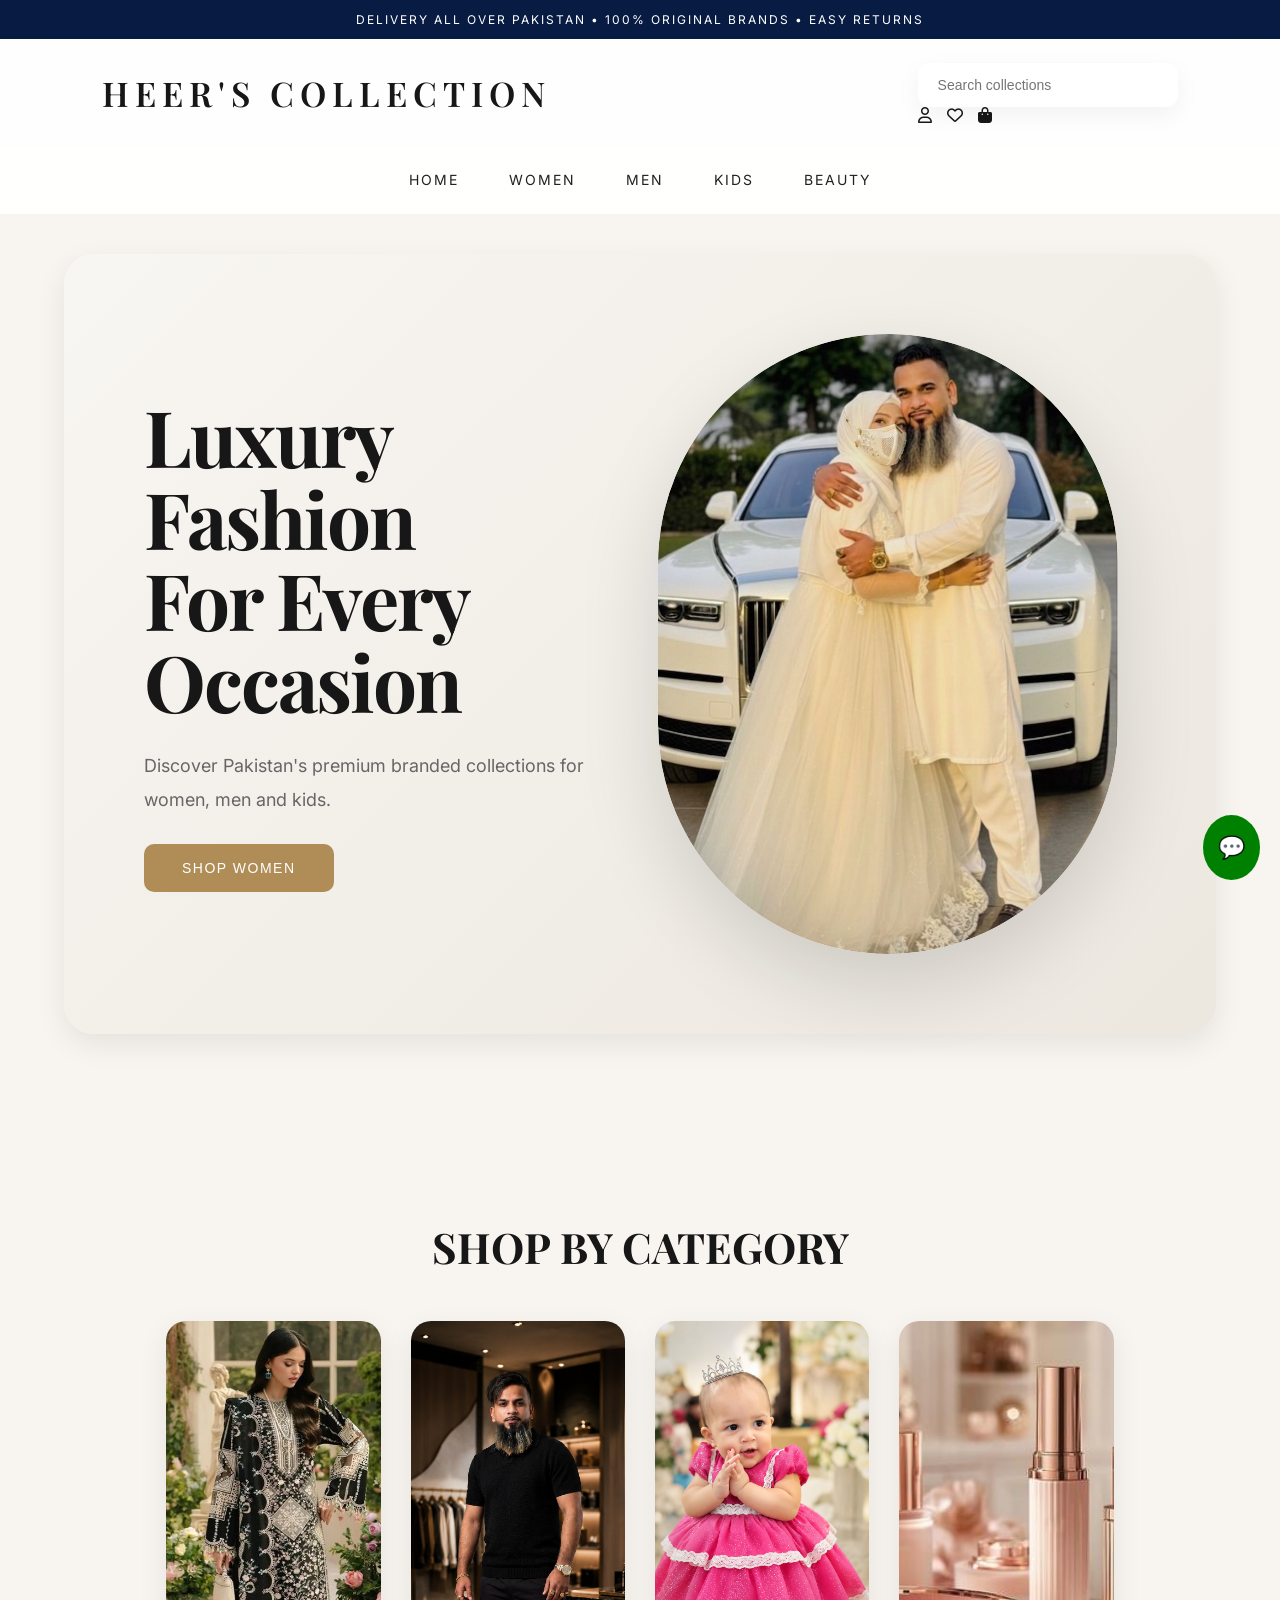
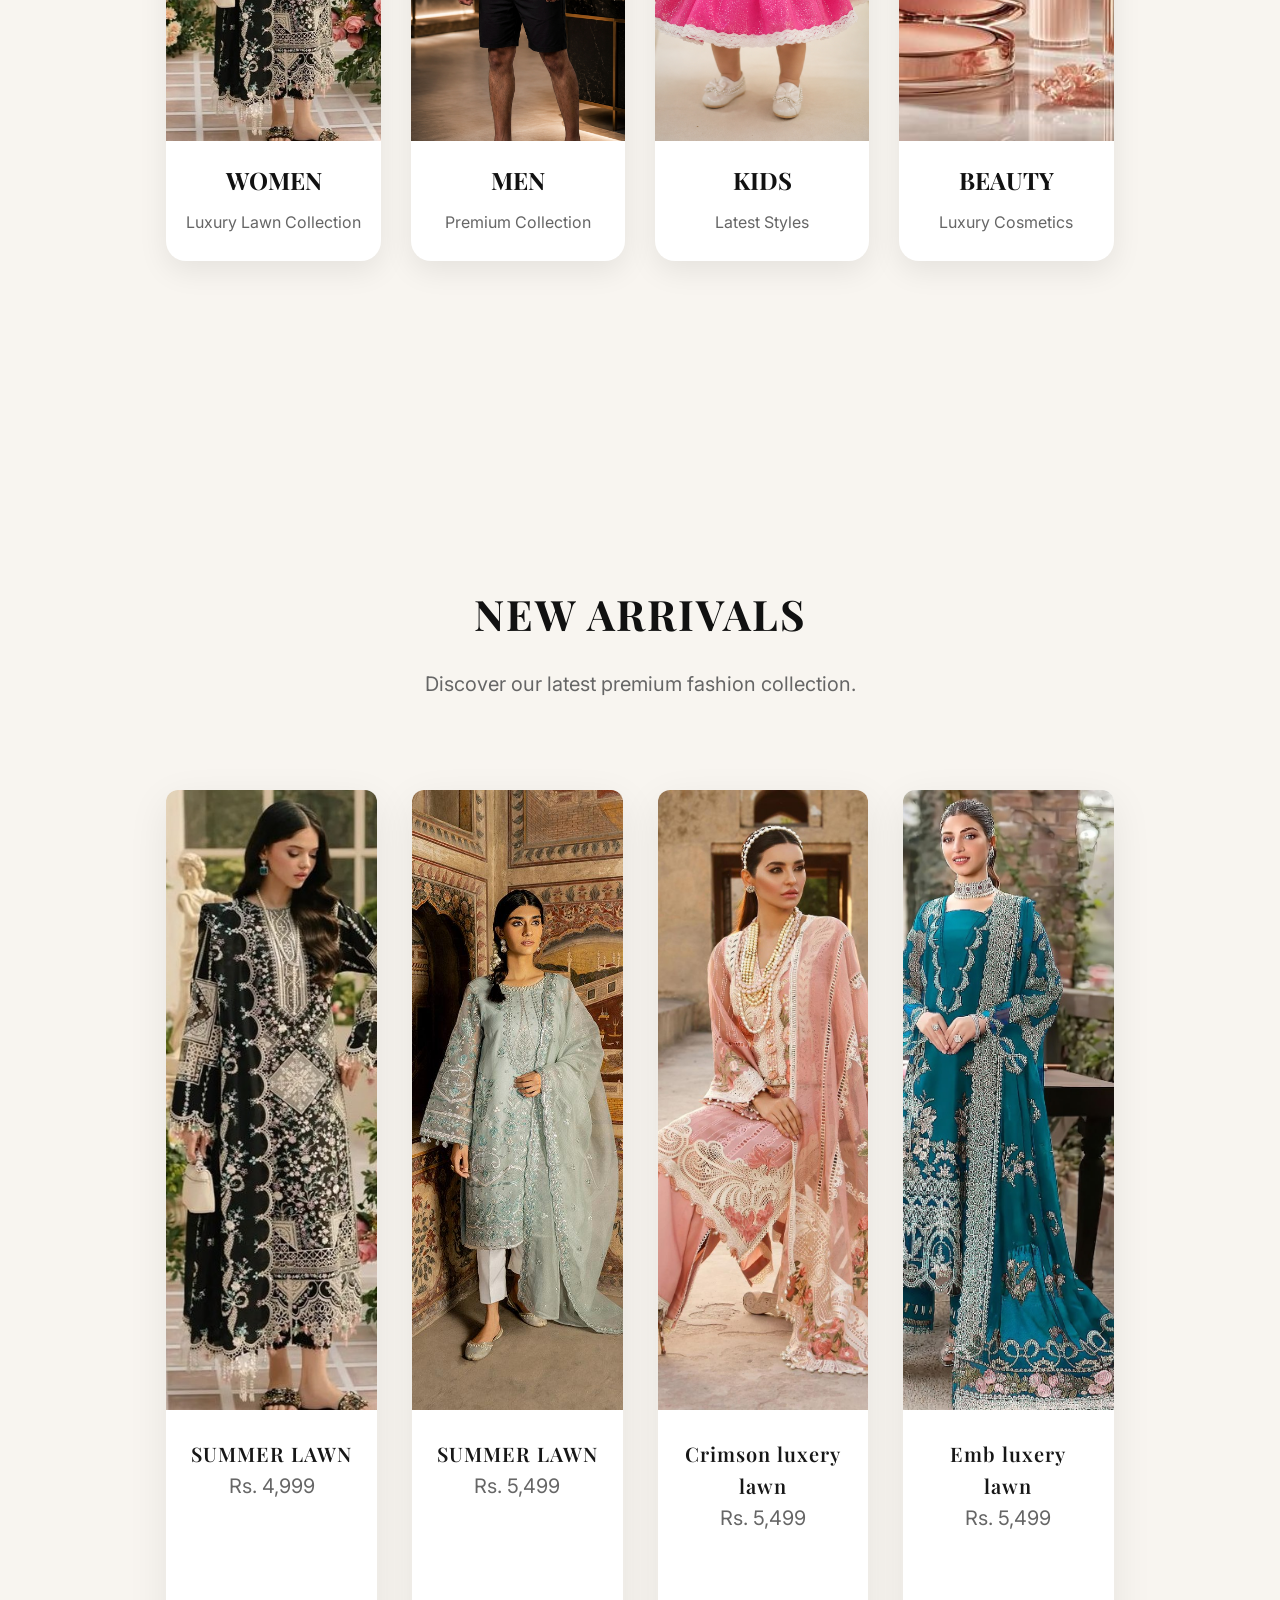
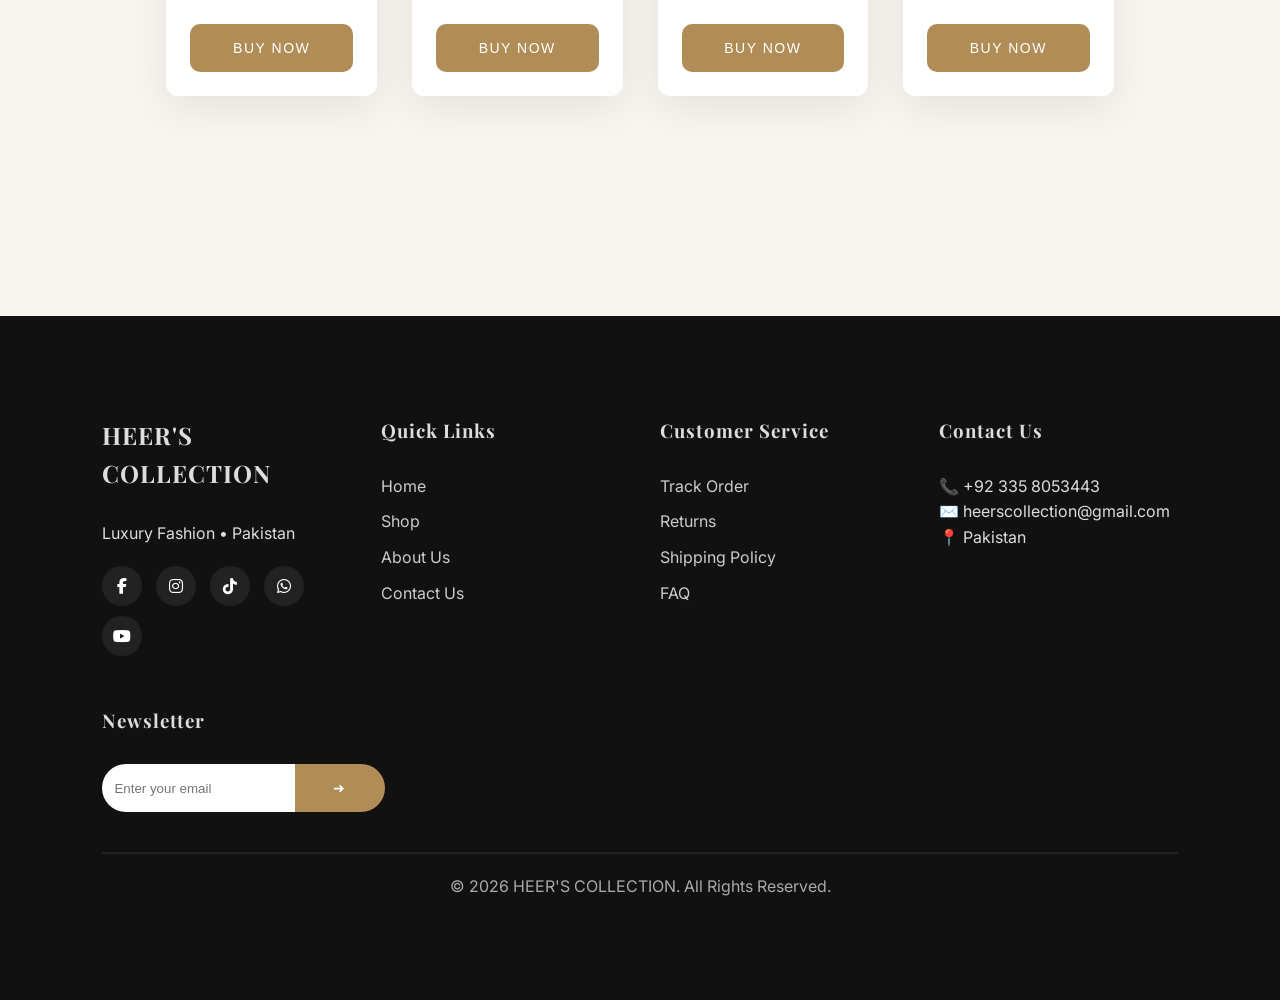
==== index.html @ ba5823c7 "Update index.html" ====
<!DOCTYPE html>
<html lang="en">

<head>
<meta charset="UTF-8">
<meta name="viewport" content="width=device-width, initial-scale=1.0">

<title>Heer's Collection</title>

<link href="https://fonts.googleapis.com/css2?family=Montserrat:wght@300;500;700&display=swap" rel="stylesheet">
<link rel="stylesheet" href="https://cdnjs.cloudflare.com/ajax/libs/font-awesome/6.5.1/css/all.min.css">
<link rel="stylesheet" href="style.css">
</head>

<body>

<div class="topbar">
DELIVERY ALL OVER PAKISTAN • 100% ORIGINAL BRANDS • EASY RETURNS
</div>

<header class="header">

<div class="logo">
HEER'S COLLECTION
</div>

<div class="header-right">

<input
type="text"
class="search"
placeholder="Search collections">

<div class="icons">
<i class="fa-regular fa-user"></i>
<i class="fa-regular fa-heart"></i>
<i class="fa-solid fa-bag-shopping"></i>
</div>

</div>

<div class="menu-btn">
☰
</div>

</header>

<nav>
<a href="index.html">HOME</a>
<a href="women.html">WOMEN</a>
<a href="men.html">MEN</a>
<a href="kids.html">KIDS</a>
<a href="beauty.html">BEAUTY</a>
</nav>

<section class="hero">

<div class="hero-content">
<h1>Luxury Fashion<br>For Every Occasion</h1>

<p>
Discover Pakistan's premium branded collections for women, men and kids.
</p>

<a href="women.html">
<button>SHOP WOMEN</button>
</a>
</div>

<div class="hero-image">
<div class="photo-frame">
<img src="newphoto.jpg" alt="photo">
</div>
</div>

</section>
<section class="categories">

<h2>SHOP BY CATEGORY</h2>

<div class="category-grid">

<!-- WOMEN -->
<a href="women.html" class="category-box">
<img src="product1.jpg" alt="Women">

<h3>WOMEN</h3>

<p>Luxury Lawn Collection</p>
</a>


<!-- MEN -->
<a href="men.html" class="category-box">

<img src="men.jpg" alt="Men">

<h3>MEN</h3>

<p>Premium Collection</p>

</a>


<!-- KIDS -->
<a href="kids.html" class="category-box">

<img src="kids.jpg" alt="Kids">

<h3>KIDS</h3>

<p>Latest Styles</p>

</a>


<!-- BEAUTY -->
<a href="beauty.html" class="category-box">

<img src="beauty.jpg?v=2" alt="Beauty">

<h3>BEAUTY</h3>

<p>Luxury Cosmetics</p>

</a>

</div>

</section>
<section class="products">
<h2>NEW ARRIVALS</h2>
<p>Discover our latest premium fashion collection.</p>

<div class="product-grid">

<div class="product-card">
    <img src="product1.jpg">
    <h3>SUMMER LAWN</h3>
    <p>Rs. 4,999</p>
    <button>BUY NOW</button>
</div>

<div class="product-card">
    <img src="product2.jpg">
    <h3>SUMMER LAWN</h3>
    <p>Rs. 5,499</p>
    <button>BUY NOW</button>
</div>

<div class="product-card">
    <img src="product3.jpg">
    <h3>Crimson luxery lawn</h3>
    <p>Rs. 5,499</p>
    <button>BUY NOW</button>
</div>

<div class="product-card">
    <img src="product4.jpg">
    <h3>Emb luxery lawn</h3>
    <p>Rs. 5,499</p>
    <button>BUY NOW</button>
</div>


    
</div>
</section>

<a href="https://wa.me/923358053443" class="whatsapp">💬</a>

<footer>

<div class="footer-container">

<div class="footer-box">
<h2>HEER'S COLLECTION</h2>
<p>Luxury Fashion • Pakistan</p>

<div class="social-icons">
<a href="#"><i class="fab fa-facebook-f"></i></a>
<a href="#"><i class="fab fa-instagram"></i></a>
<a href="#"><i class="fab fa-tiktok"></i></a>
<a href="#"><i class="fab fa-whatsapp"></i></a>
<a href="#"><i class="fab fa-youtube"></i></a>
</div>
</div>

<div class="footer-box">
<h3>Quick Links</h3>
<a href="#">Home</a>
<a href="#">Shop</a>
<a href="#">About Us</a>
<a href="#">Contact Us</a>
</div>

<div class="footer-box">
<h3>Customer Service</h3>
<a href="#">Track Order</a>
<a href="#">Returns</a>
<a href="#">Shipping Policy</a>
<a href="#">FAQ</a>
</div>

<div class="footer-box">
<h3>Contact Us</h3>
<p>📞 +92 335 8053443</p>
<p>✉️ heerscollection@gmail.com</p>
<p>📍 Pakistan</p>
</div>

<div class="footer-box">
<h3>Newsletter</h3>

<div class="newsletter">
<input type="email" placeholder="Enter your email">
<button>➜</button>
</div>
</div>

</div>

<hr>

<p class="copyright">
© 2026 HEER'S COLLECTION. All Rights Reserved.
</p>

</footer>

<script>
const menu = document.querySelector(".menu-btn");
const nav = document.querySelector("nav");

menu.onclick = () => {
    nav.classList.toggle("show");
};
</script>

</body>
</html>
---- style.css ----
/* ===== Luxury Theme ===== */

@import url('https://fonts.googleapis.com/css2?family=Playfair+Display:wght@500;600;700&family=Inter:wght@300;400;500&display=swap');

:root{
  --bg:#f8f5f0;
  --white:#ffffff;
  --black:#171717;
  --gold:#b08d57;
  --muted:#777;
}

*{
  margin:0;
  padding:0;
  box-sizing:border-box;
}
html{
  scroll-behavior:smooth;
}
body{
  font-family:'Inter',sans-serif;
  background:var(--bg);
  color:var(--black);
  line-height:1.6;
}

h1,h2,h3{
  font-family:'Playfair Display',serif;
}

section{
  padding:100px 8%;
}


/* TOP BAR */
.topbar{
    background:#081b42;
    color:white;
    padding:10px;
    text-align:center;
    font-size:12px;
    letter-spacing:2px;
}

/* HEADER */
header{

display:flex;

justify-content:space-between;

align-items:center;

padding:24px 8%;

background:
rgba(255,255,255,.88);

backdrop-filter:
blur(16px);

position:sticky;

top:0;

z-index:1000;
}

.logo{

font-family:'Playfair Display',serif;

font-size:34px;

font-weight:600;

letter-spacing:6px;

cursor:pointer;
}

.search{

width:260px;

padding:14px 20px;

border:none;

background:white;

border-radius:12px;

outline:none;

font-size:14px;

box-shadow:
0 8px 25px rgba(0,0,0,.05);
}

.icons{
    display:flex;
    gap:15px;
}

/* MENU */
.menu-btn{
    display:none;
    font-size:28px;
    cursor:pointer;
}

/* NAV */
nav{

background:rgba(255,255,255,.92);

backdrop-filter:blur(14px);

padding:22px;

display:flex;

justify-content:center;

gap:50px;

margin-bottom:30px;
}

nav a{

text-decoration:none;

color:#222;

font-size:14px;

letter-spacing:2px;

transition:.3s;
}

nav a:hover{

color:var(--gold);
}


/* HERO */
.hero{
    display:flex;
    justify-content:space-between;
    align-items:center;
    padding:80px;
    margin:40px auto;
    width:90%;
    background:linear-gradient(135deg,#f8f6f2,#ece7df);
    border-radius:30px;
    box-shadow:0 10px 30px rgba(0,0,0,0.08);
}

.hero-content{

flex:1;

max-width:560px;

display:flex;

flex-direction:column;

gap:26px;
}

.hero h1{

font-size:78px;

line-height:1.05;

letter-spacing:-2px;

max-width:650px;
}

.hero p{

font-size:18px;

color:#666;

max-width:460px;

line-height:1.9;
}

button{

background:var(--gold);

color:white;

border:none;

padding:16px 38px;

border-radius:10px;

cursor:pointer;

font-size:14px;

letter-spacing:1.5px;

transition:.35s;
}

button:hover{

background:#111;

transform:
translateY(-3px);
}

/* PHOTO FIX (IMPORTANT PART) */
.hero-image{
    flex:1;
    display:flex;
    justify-content:center;
    align-items:center;
}

.photo-frame{

width:460px;

height:620px;

border-radius:230px;

overflow:hidden;

box-shadow:
0 30px 80px rgba(0,0,0,.14);
}

.photo-frame img{

width:100%;

height:100%;

object-fit:cover;

border-radius:230px;
}


/* PRODUCTS */
.products{
    width:90%;
    margin:60px auto 80px;
    text-align:center;
}

.product-grid{
    display:grid;
    grid-template-columns:repeat(4,1fr);
    gap:35px;
    margin-top:40px;
}

.product-card{
    background:white;

    border-radius:12px;

    overflow:hidden;

    display:flex;

    flex-direction:column;

    justify-content:space-between;

    box-shadow:0 12px 40px rgba(0,0,0,.08);

    transition:.4s;

    min-height:760px;
}

.product-card h3,
.product-card p,
.product-card button{

margin-left:24px;

margin-right:24px;
}

.product-card:hover{
    transform:translateY(-10px);
    box-shadow:0 20px 40px rgba(0,0,0,.15);
}

.product-card img{
    width:100%;

    height:620px;

    object-fit:cover;

    object-position:center top;

    display:block;

    transition:.4s;
}

.product-card:hover img{
transform:none;
}

.product-card h3{

margin-top:28px;

font-size:20px;

letter-spacing:1px;

font-weight:600;
}
.product-card p{

color:var(--gold);

font-size:16px;
}

.product-card button{
    width:calc(100% - 48px);

    margin:auto 24px 24px;
}
.products h2{
    font-size:42px;
    font-weight:700;
    letter-spacing:2px;
    margin-top:40px;
    margin-bottom:20px;
    color:#111;
    text-transform:uppercase;
}
.products p{
    font-size:20px;
    color:#666;
    margin-bottom:90px;
}
/* WHATSAPP */
.whatsapp{
    position:fixed;
    bottom:20px;
    right:20px;
    background:green;
    color:white;
    padding:15px;
    border-radius:50%;
    font-size:22px;
    text-decoration:none;
}

/* FOOTER */


/* MOBILE */
@media(max-width:768px){

section{
padding:70px 24px;
}

header{

flex-direction:column;

gap:16px;
}

.search{

width:100%;
}

nav{

display:none;

flex-direction:column;

gap:20px;

padding:30px;
}

nav.show{
display:flex;
}

.menu-btn{
display:block;
}

.hero{

flex-direction:column;

text-align:center;

padding:40px 24px;

margin:20px;

min-height:auto;
}

.hero h1{

font-size:42px;
}

.hero p{

max-width:none;
}

.photo-frame{

width:260px;

height:360px;

border-radius:140px;
}

.product-grid{

grid-template-columns:1fr;
}

.category-grid{

grid-template-columns:1fr;
}

.product-image,
.product-info{

min-width:auto;
}

}
footer{

background:#111;

color:#ddd;

padding:100px 8%;

margin-top:120px;
}

.footer-container{
    display:grid;
    grid-template-columns:repeat(auto-fit,minmax(200px,1fr));
    gap:40px;
}

.footer-box h2,
.footer-box h3{

font-family:'Playfair Display';

margin-bottom:28px;

letter-spacing:1px;
}

.footer-box a{
    display:block;
    color:#ccc;
    text-decoration:none;
    margin-bottom:10px;
}

.footer-box a:hover{
    color:#d4af37;
}

.social-icons{
    margin-top:20px;
}

.social-icons a{
    display:inline-block;
    width:40px;
    height:40px;
    line-height:40px;
    text-align:center;
    border-radius:50%;
    background:#222;
    margin-right:10px;
    color:white;
}

.social-icons a:hover{
    background:#d4af37;
}

.newsletter{
    display:flex;
    margin-top:15px;
}

.newsletter input{
    flex:1;
    padding:12px;
    border:none;
    border-radius:30px 0 0 30px;
}

.newsletter button{
    border-radius:0 30px 30px 0;
}

footer hr{
    margin:40px 0 20px;
    border:1px solid #222;
}

.copyright{
    text-align:center;
    color:#aaa;
}
/* PRODUCT DETAILS PAGE */

.product-details{
    display:flex;
    justify-content:center;
    align-items:flex-start;
    gap:60px;
    max-width:1200px;
    margin:60px auto;
    padding:20px;
    flex-wrap:wrap;
}

.product-image{
    flex:1;
    min-width:350px;
}

.product-image img{
    width:100%;
    max-width:500px;
    border-radius:20px;
    box-shadow:0 10px 30px rgba(0,0,0,.12);
}

.product-info{
    flex:1;
    min-width:350px;
}

.product-info h1{
    font-size:42px;
    margin-bottom:15px;
}

.product-info h2{
    color:#d4af37;
    font-size:34px;
    margin-bottom:25px;
}

.product-info p{
    font-size:18px;
    color:#555;
    line-height:1.8;
    margin-bottom:30px;
}

.sizes{
    display:flex;
    gap:15px;
    margin:20px 0;
}

.sizes button{
    width:55px;
    height:55px;
    border-radius:50%;
    border:1px solid #ddd;
    background:white;
    color:#111;
    cursor:pointer;
    font-weight:bold;
}

.sizes button:hover{
    background:#d4af37;
    color:white;
}
/* SHOP BY CATEGORY */

.categories{
    width:90%;
    margin:80px auto;
    text-align:center;
}

.categories h2{
    font-size:42px;
    margin-bottom:40px;
}

.category-grid{
    display:grid;
    grid-template-columns:repeat(4,1fr);
    gap:30px;
}

.category-box{
    display:flex;
    flex-direction:column;
    justify-content:space-between;
    background:#fff;
    border-radius:20px;
    overflow:hidden;
    text-decoration:none;
    color:#111;
    box-shadow:0 10px 30px rgba(0,0,0,.08);
    transition:.3s;
    min-height:540px;
}

.category-box img{

width:100%;

/* Taller image → luxury feel */
height:420px;

/* keep crop but protect faces */
object-fit:cover;

/* move focus upward */
object-position:center top;

padding:0;

transition:.5s;
}

.category-box h3{
    margin-top:20px;
    font-size:24px;
}

.category-box p{
    margin:10px 0 25px;
    color:#666;
}

.category-box:hover{
    transform:translateY(-8px);
    box-shadow:0 20px 40px rgba(0,0,0,.15);
}
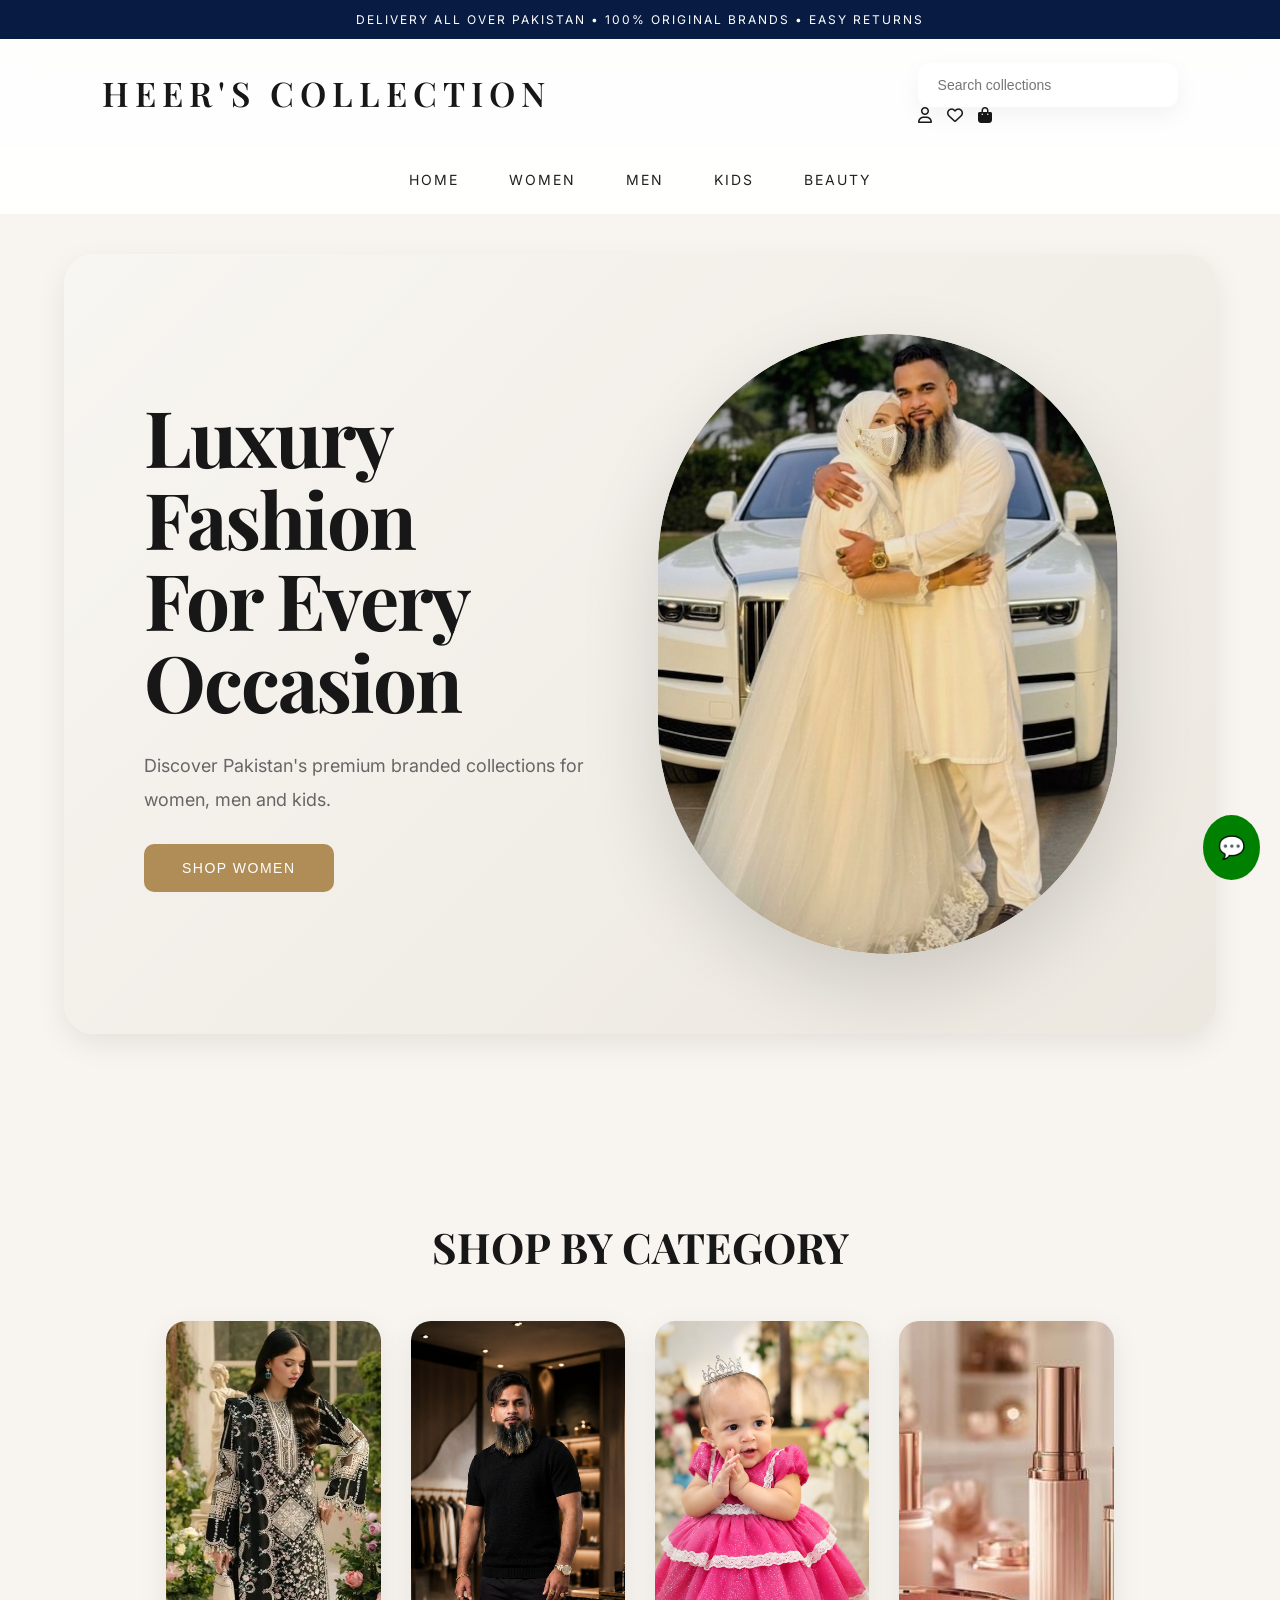
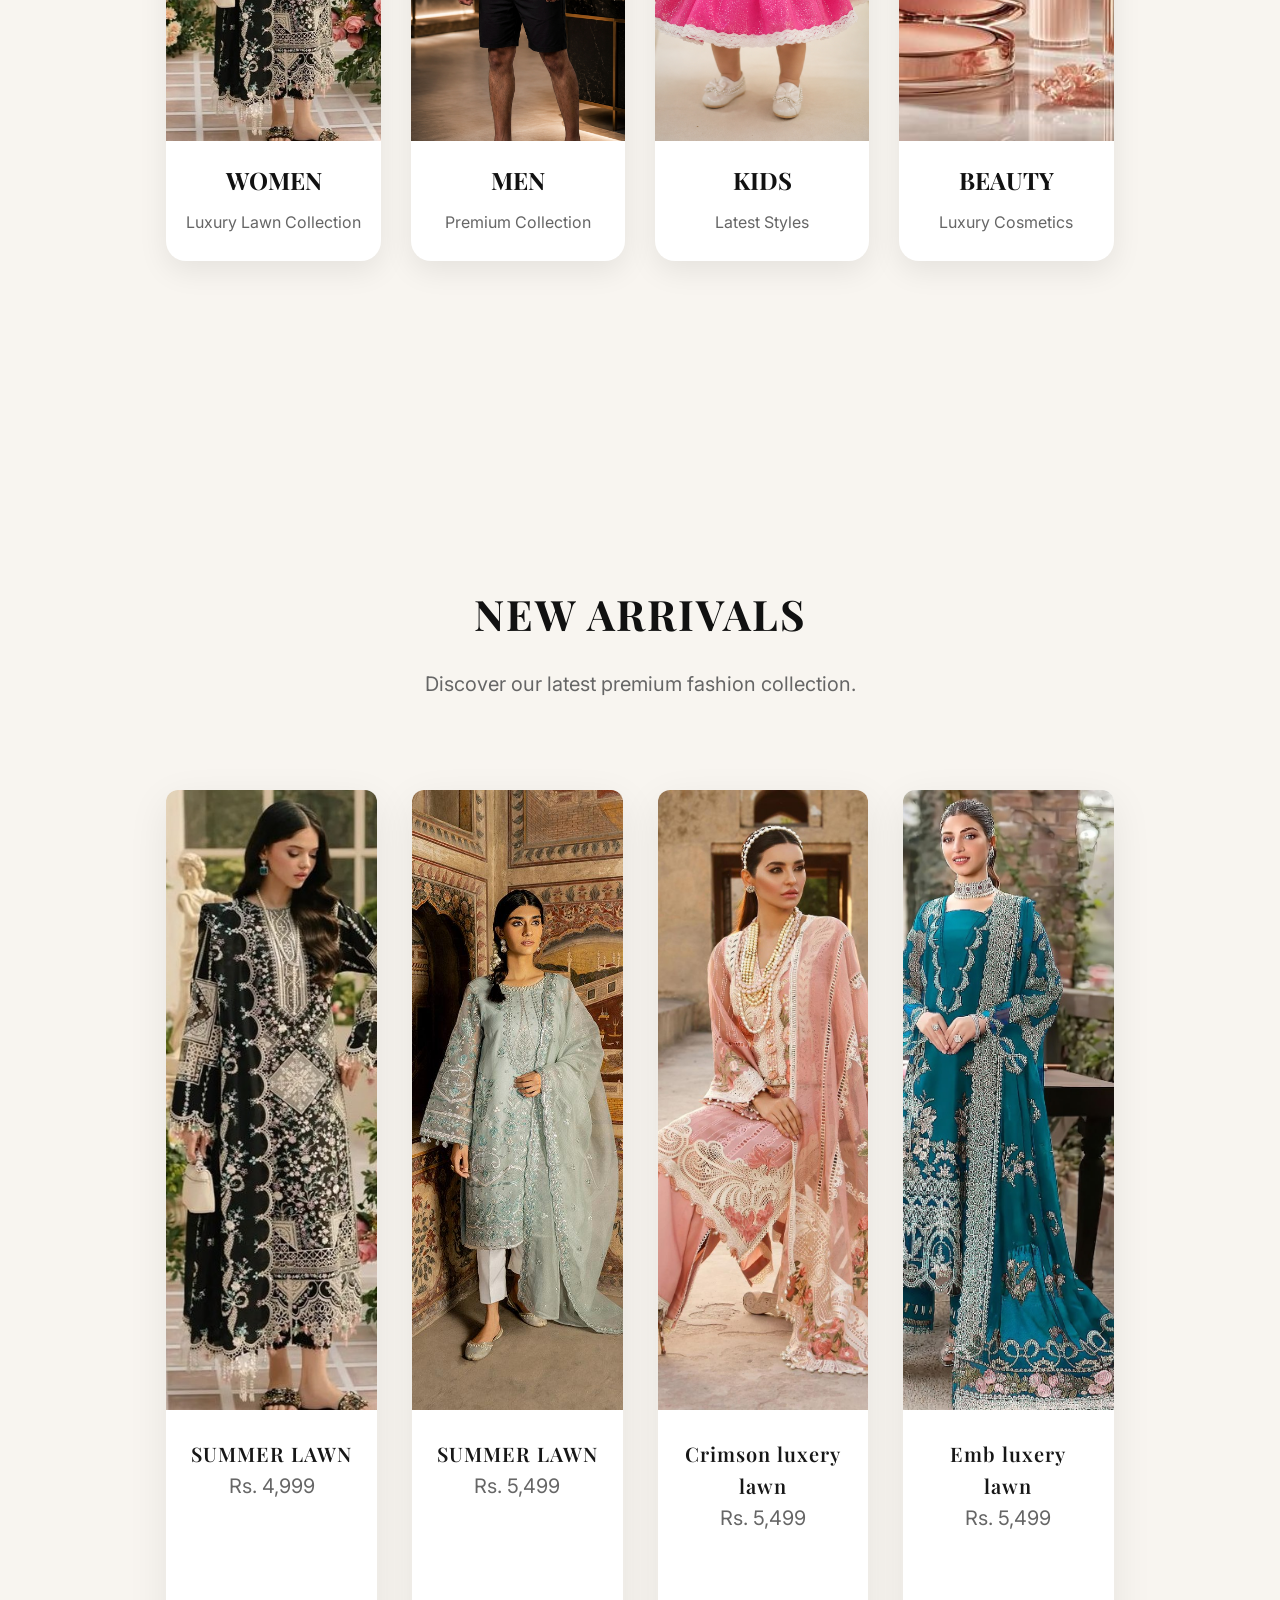
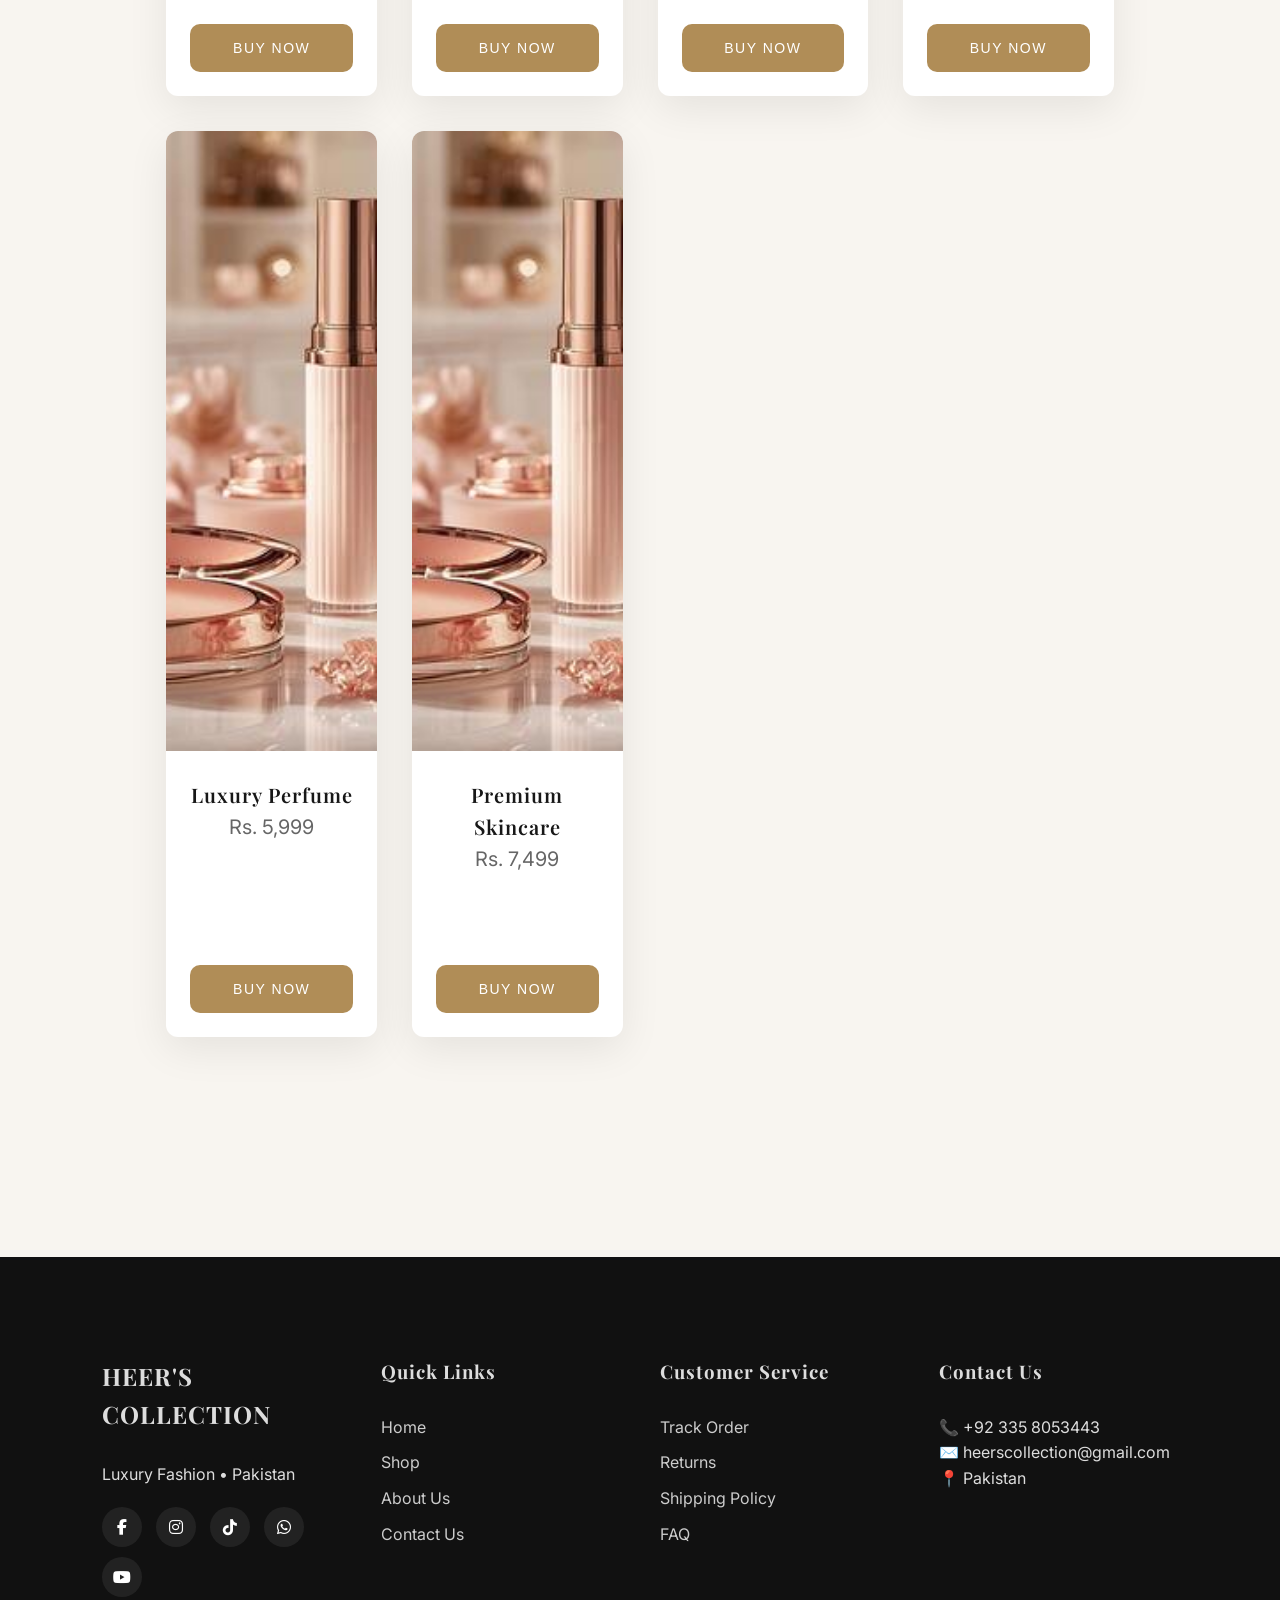
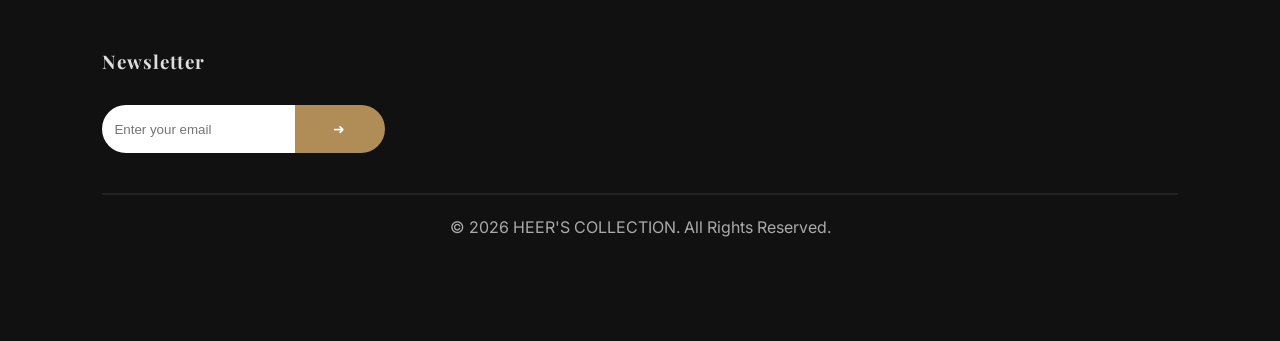
==== commit c21c106d: "Update index.html" ====
--- a/index.html
+++ b/index.html
@@ -162,6 +162,26 @@
     <button>BUY NOW</button>
 </div>
 
+    <div class="product-card">
+<img src="beauty.jpg">
+
+<h3>Luxury Perfume</h3>
+
+<p>Rs. 5,999</p>
+
+<button>BUY NOW</button>
+</div>
+
+
+<div class="product-card">
+<img src="beauty.jpg">
+
+<h3>Premium Skincare</h3>
+
+<p>Rs. 7,499</p>
+
+<button>BUY NOW</button>
+</div>
 
     
 </div>
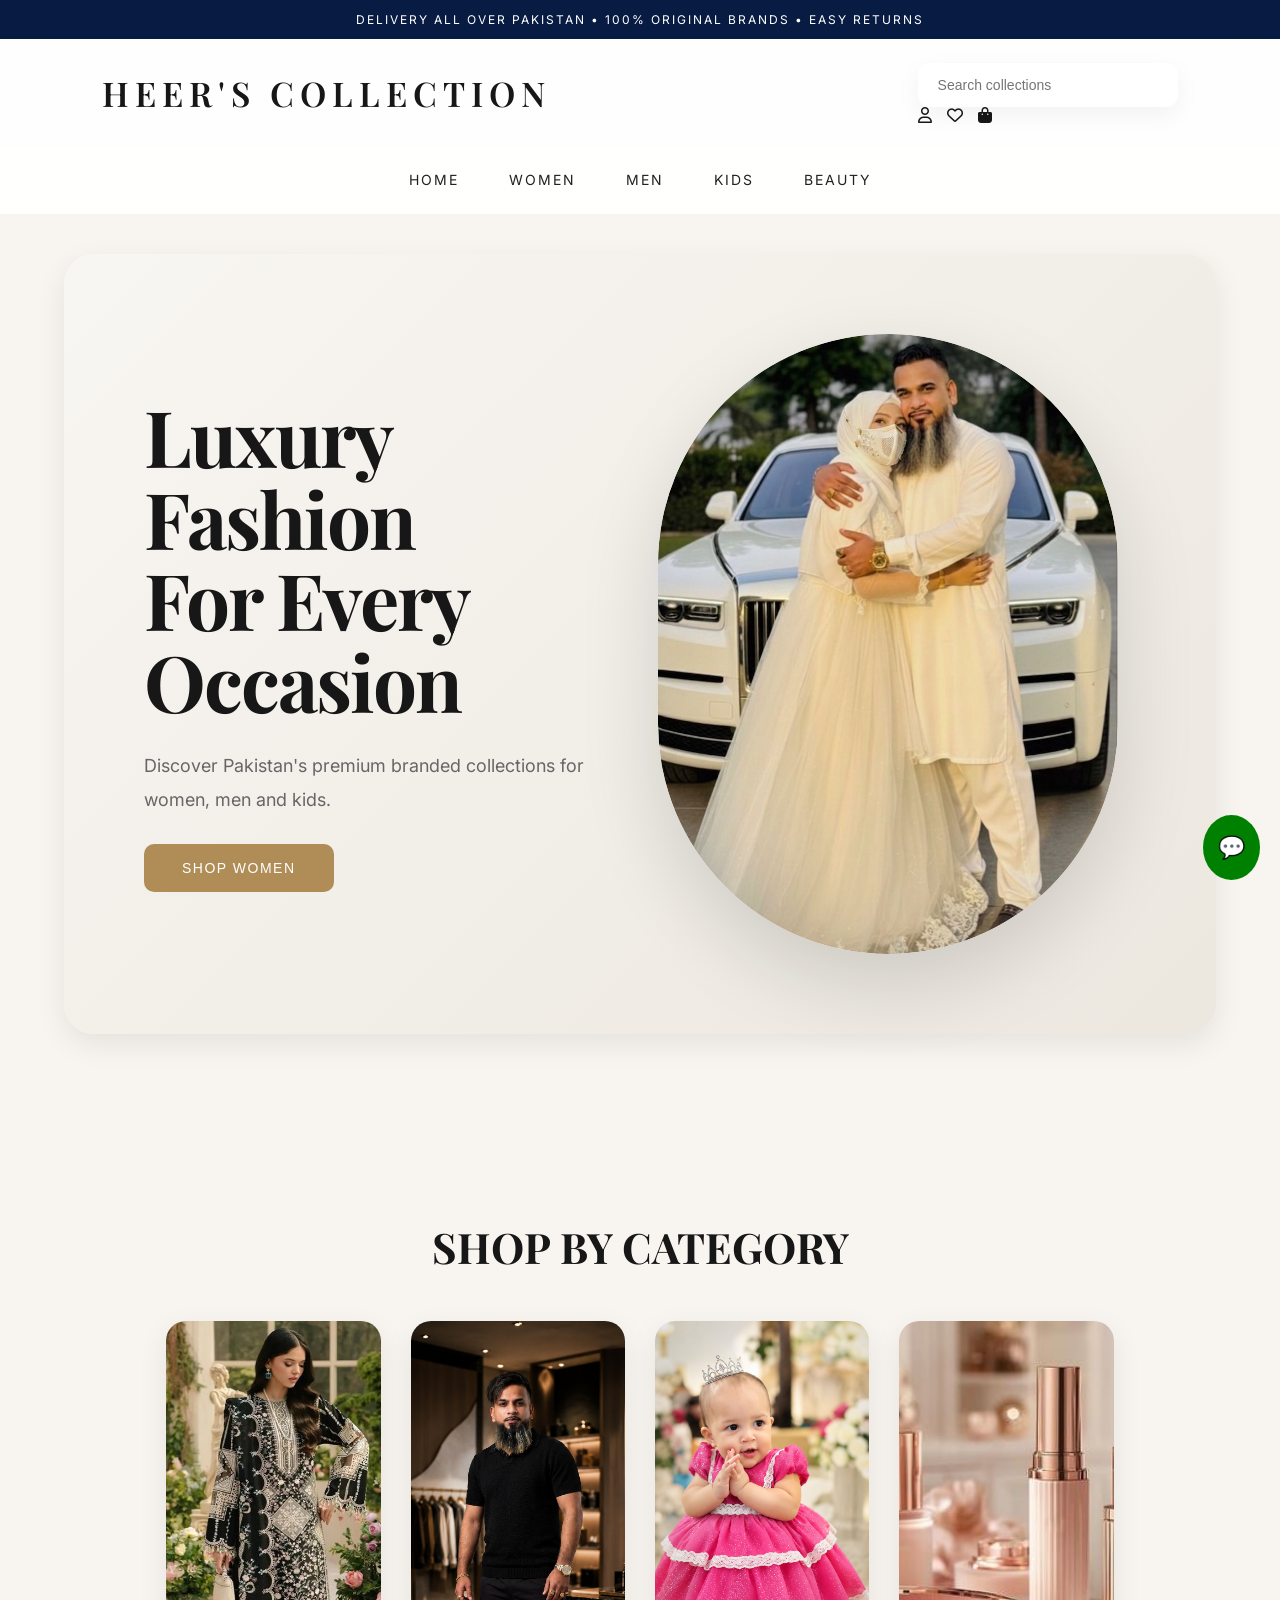
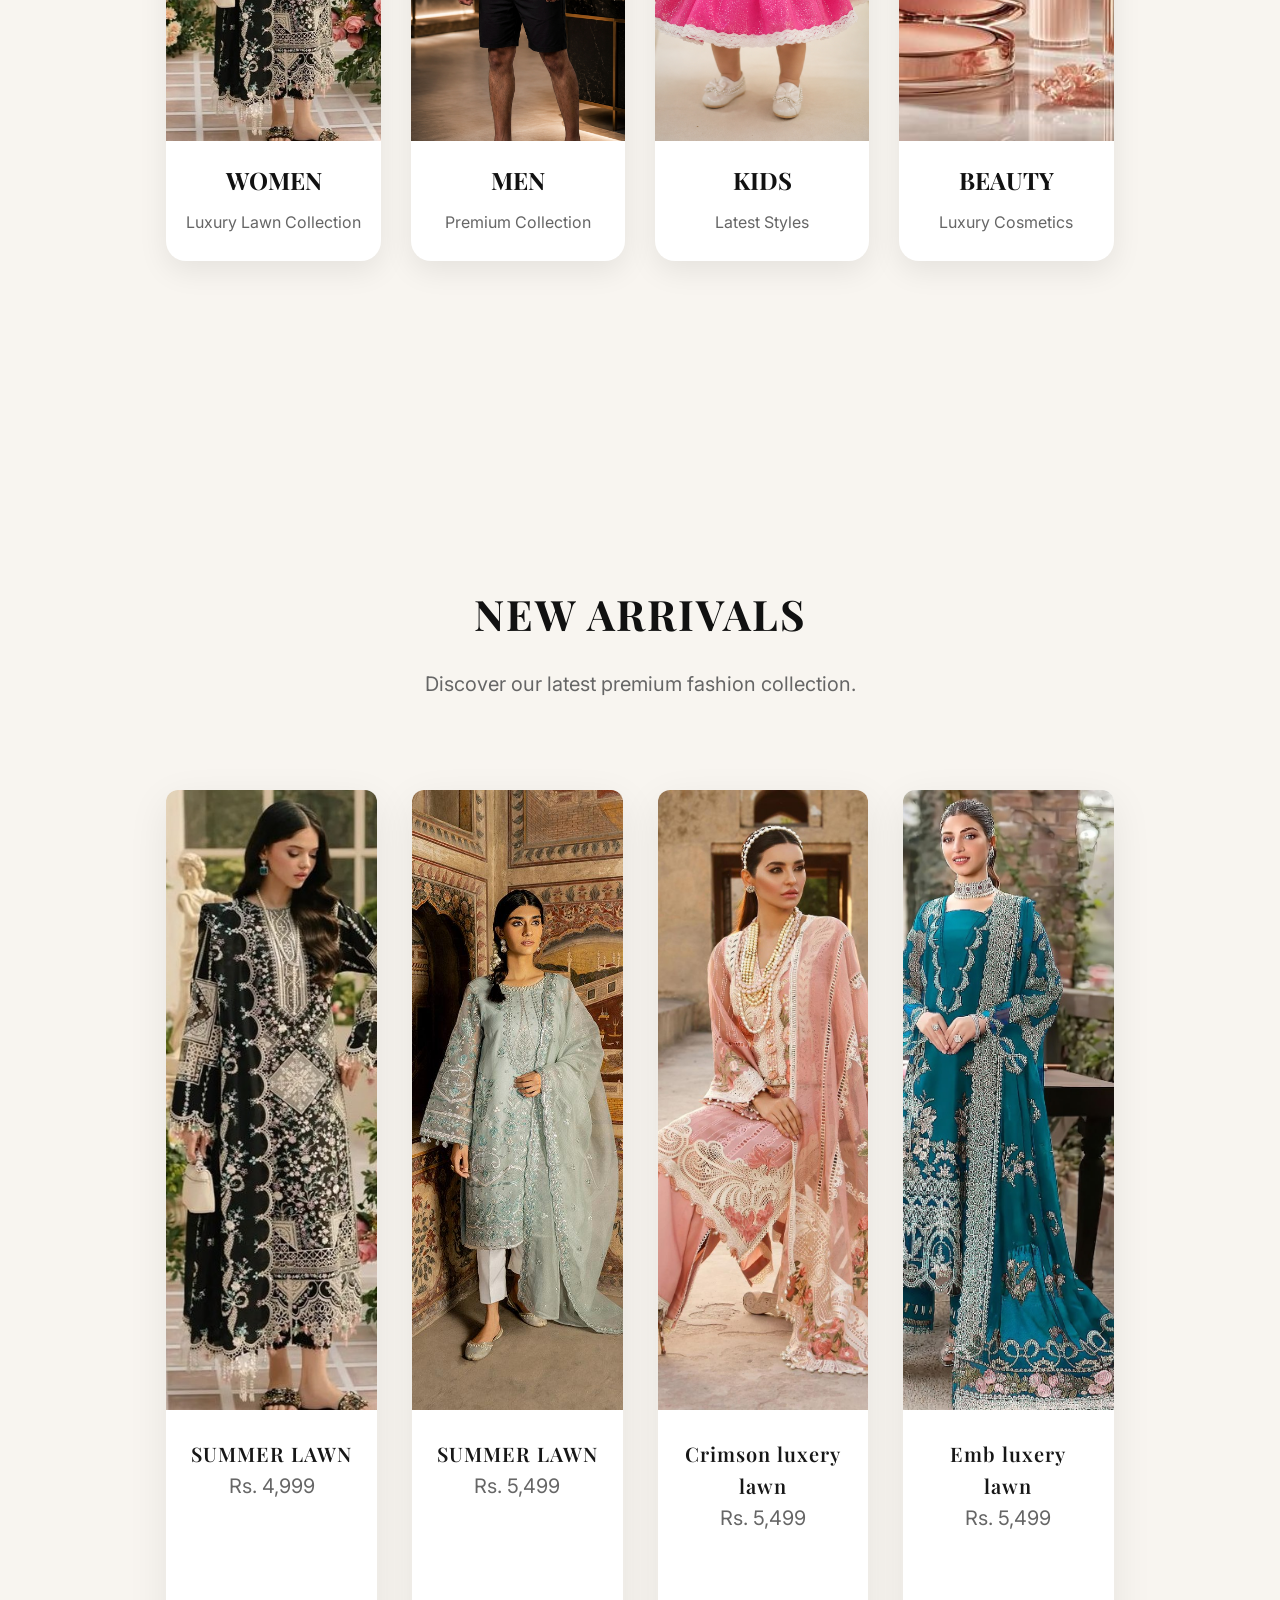
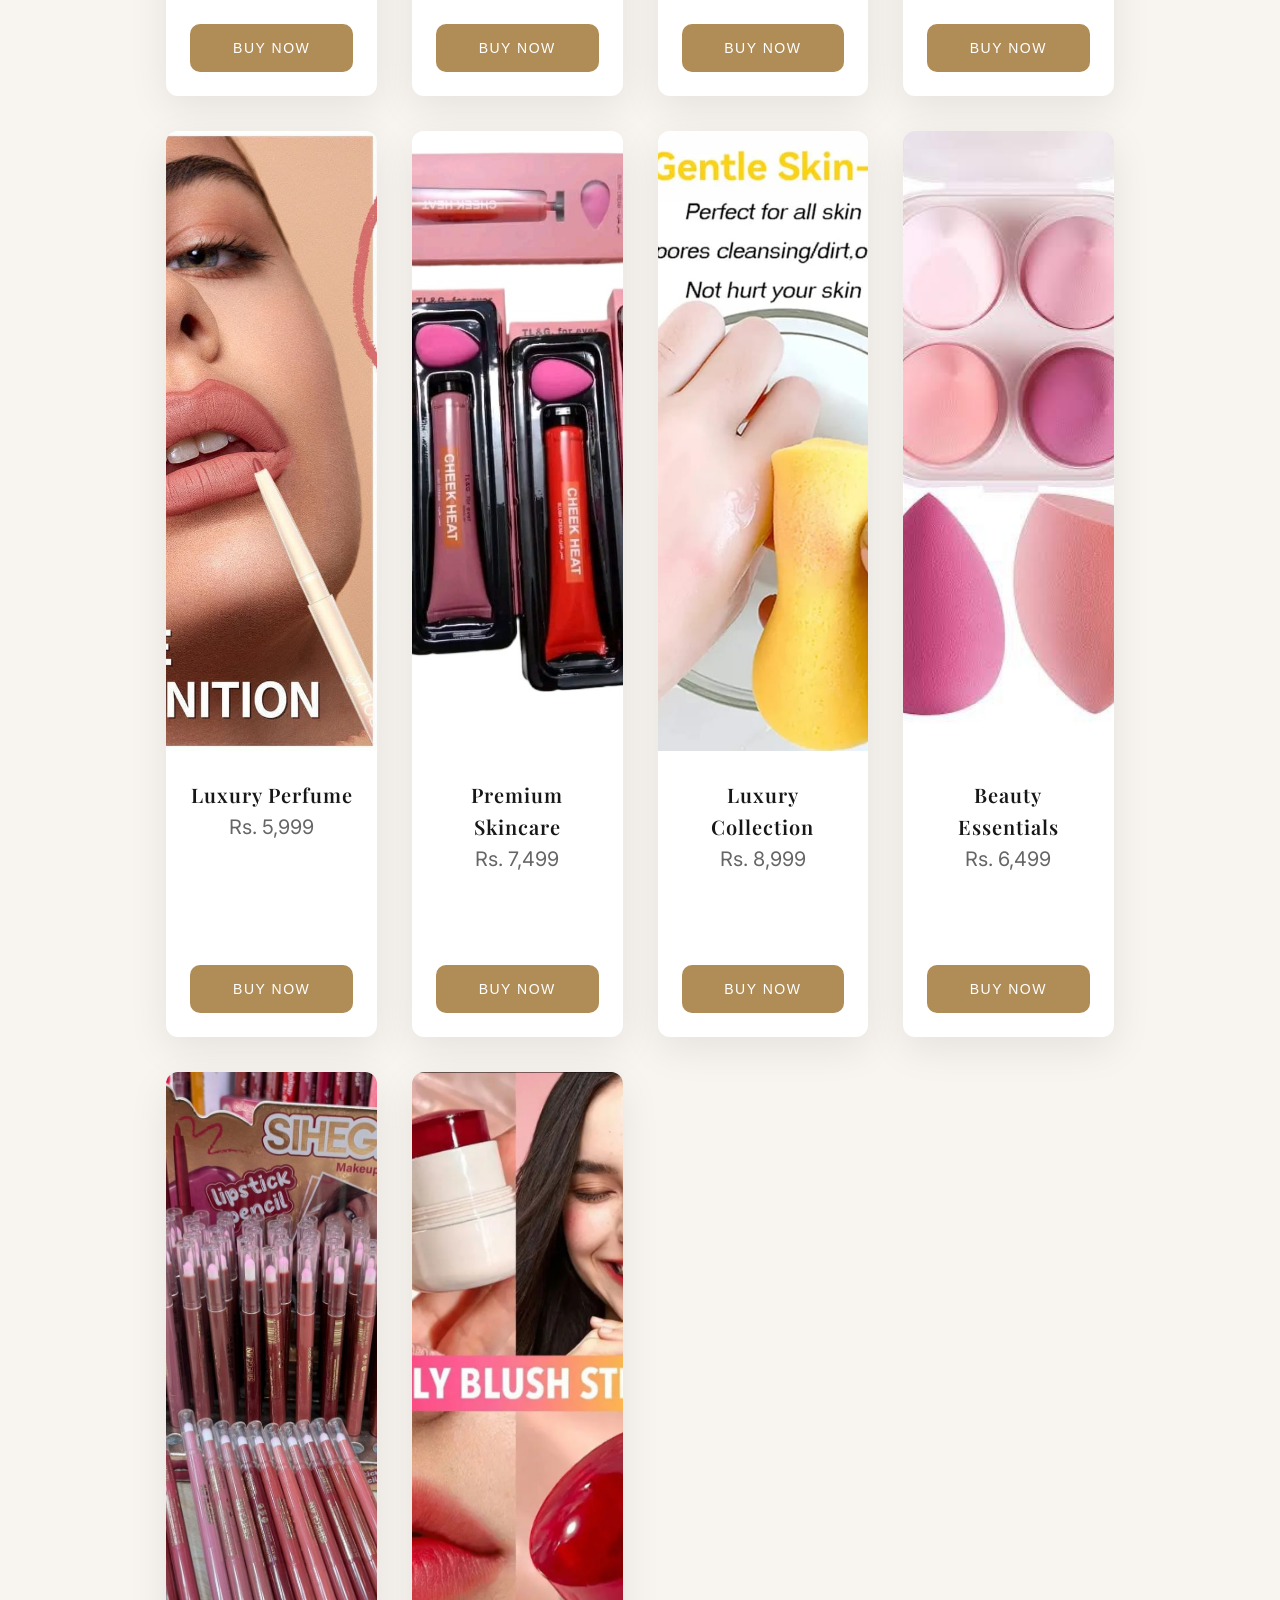
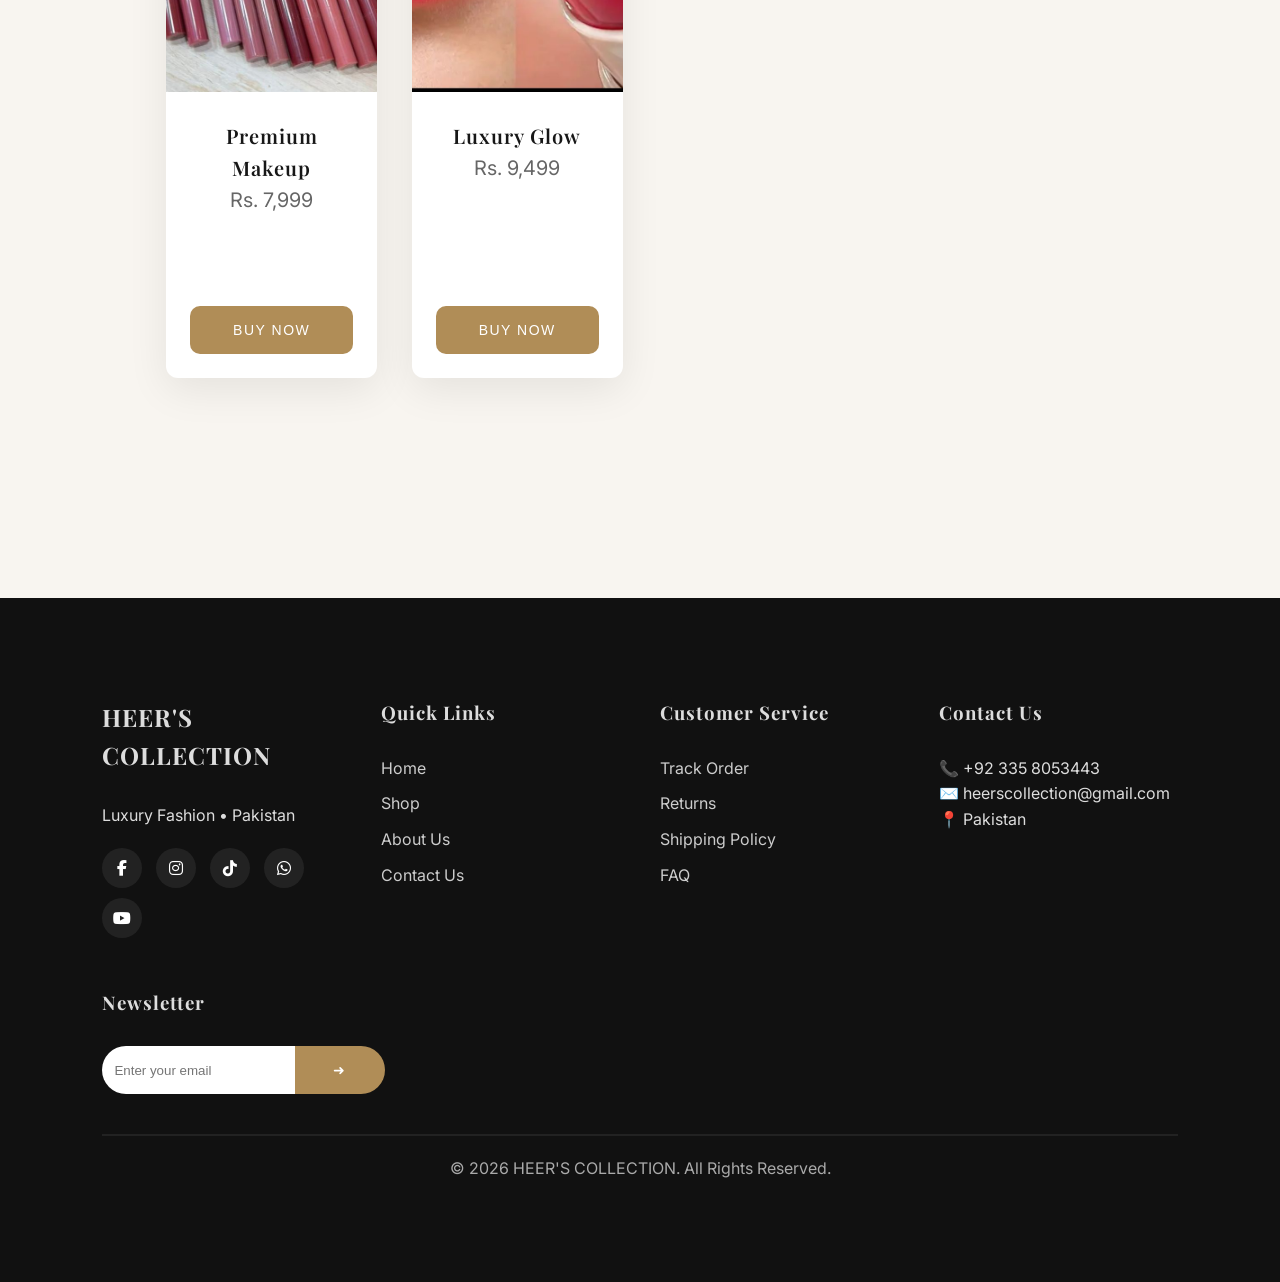
==== commit 83a49c19: "Update index.html" ====
--- a/index.html
+++ b/index.html
@@ -163,7 +163,7 @@
 </div>
 
     <div class="product-card">
-<img src="beauty.jpg">
+<img src="beauty1.jpg">
 
 <h3>Luxury Perfume</h3>
 
@@ -174,7 +174,7 @@
 
 
 <div class="product-card">
-<img src="beauty.jpg">
+<img src="beauty2.jpg">
 
 <h3>Premium Skincare</h3>
 
@@ -183,6 +183,49 @@
 <button>BUY NOW</button>
 </div>
 
+
+<div class="product-card">
+<img src="beauty3.jpg">
+
+<h3>Luxury Collection</h3>
+
+<p>Rs. 8,999</p>
+
+<button>BUY NOW</button>
+</div>
+
+
+<div class="product-card">
+<img src="beauty4.jpg">
+
+<h3>Beauty Essentials</h3>
+
+<p>Rs. 6,499</p>
+
+<button>BUY NOW</button>
+</div>
+
+
+<div class="product-card">
+<img src="beauty5.jpg">
+
+<h3>Premium Makeup</h3>
+
+<p>Rs. 7,999</p>
+
+<button>BUY NOW</button>
+</div>
+
+
+<div class="product-card">
+<img src="beauty6.jpg">
+
+<h3>Luxury Glow</h3>
+
+<p>Rs. 9,499</p>
+
+<button>BUY NOW</button>
+</div>
     
 </div>
 </section>
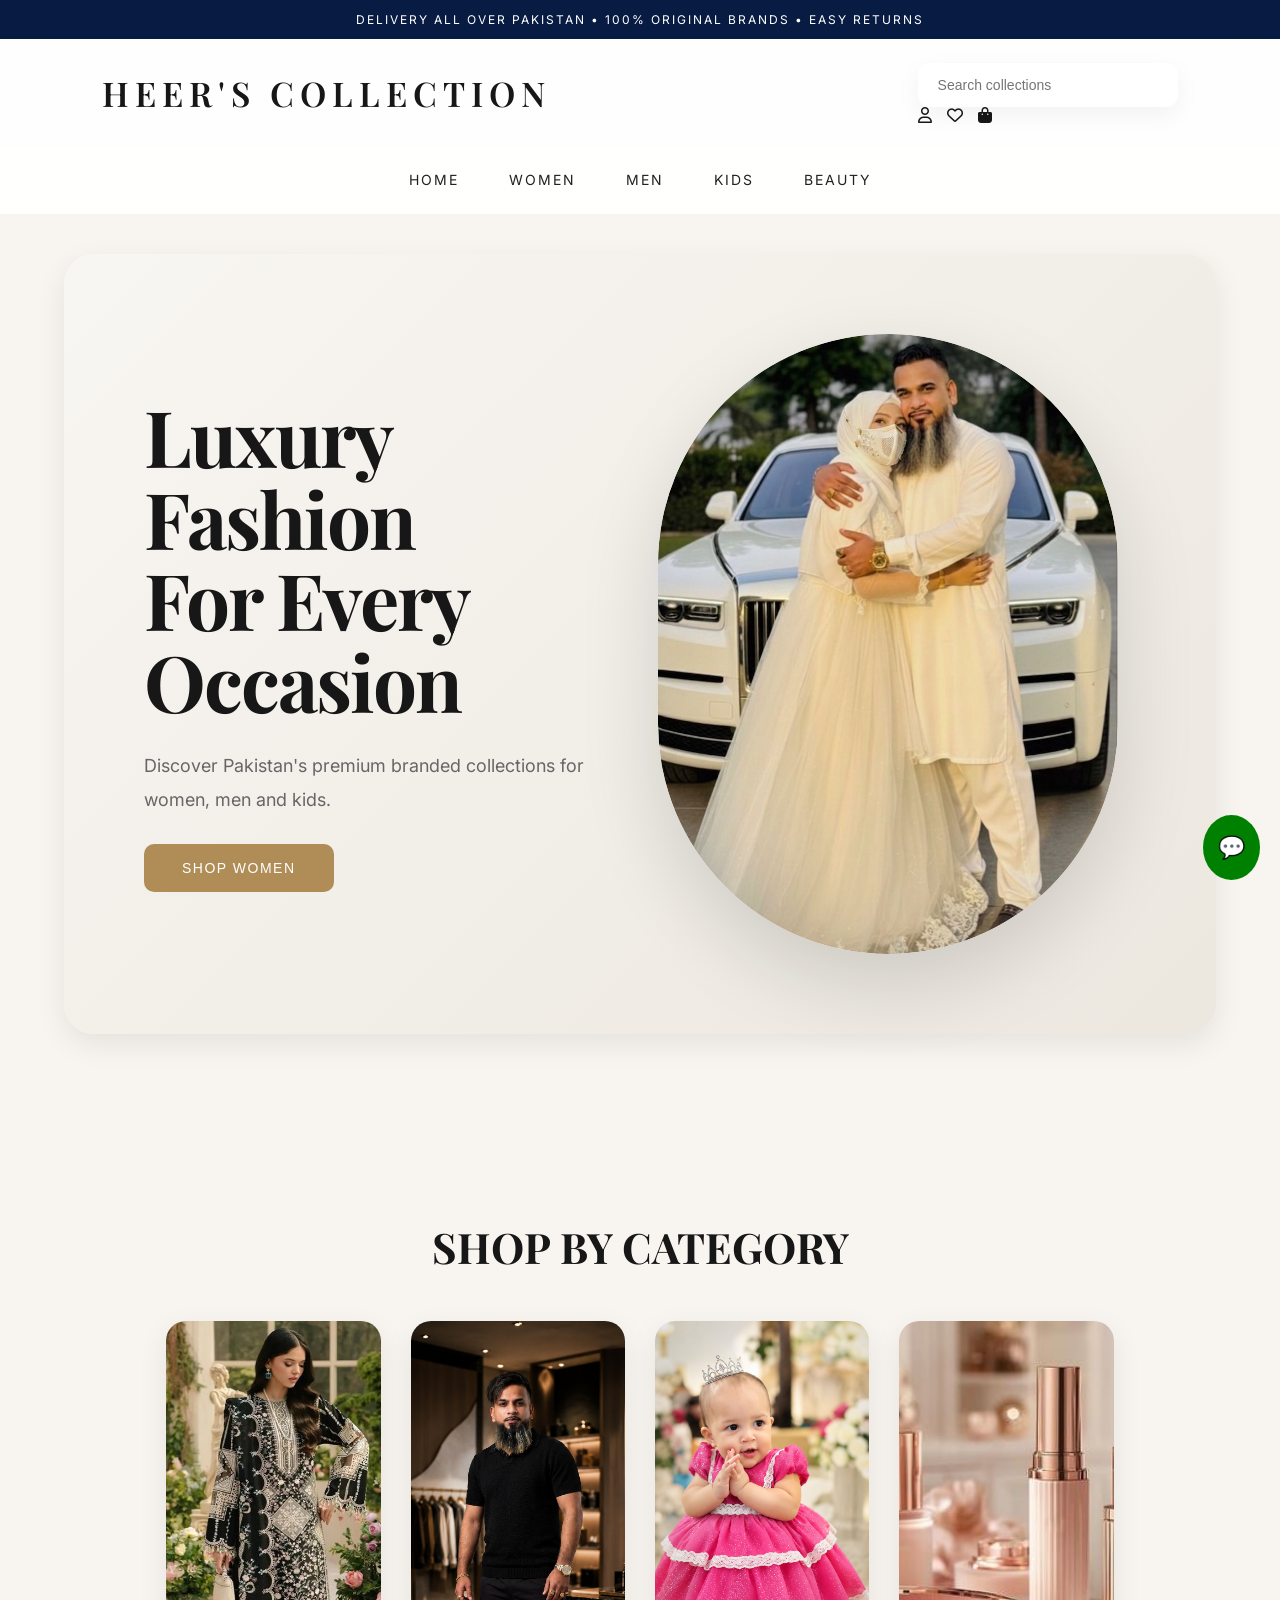
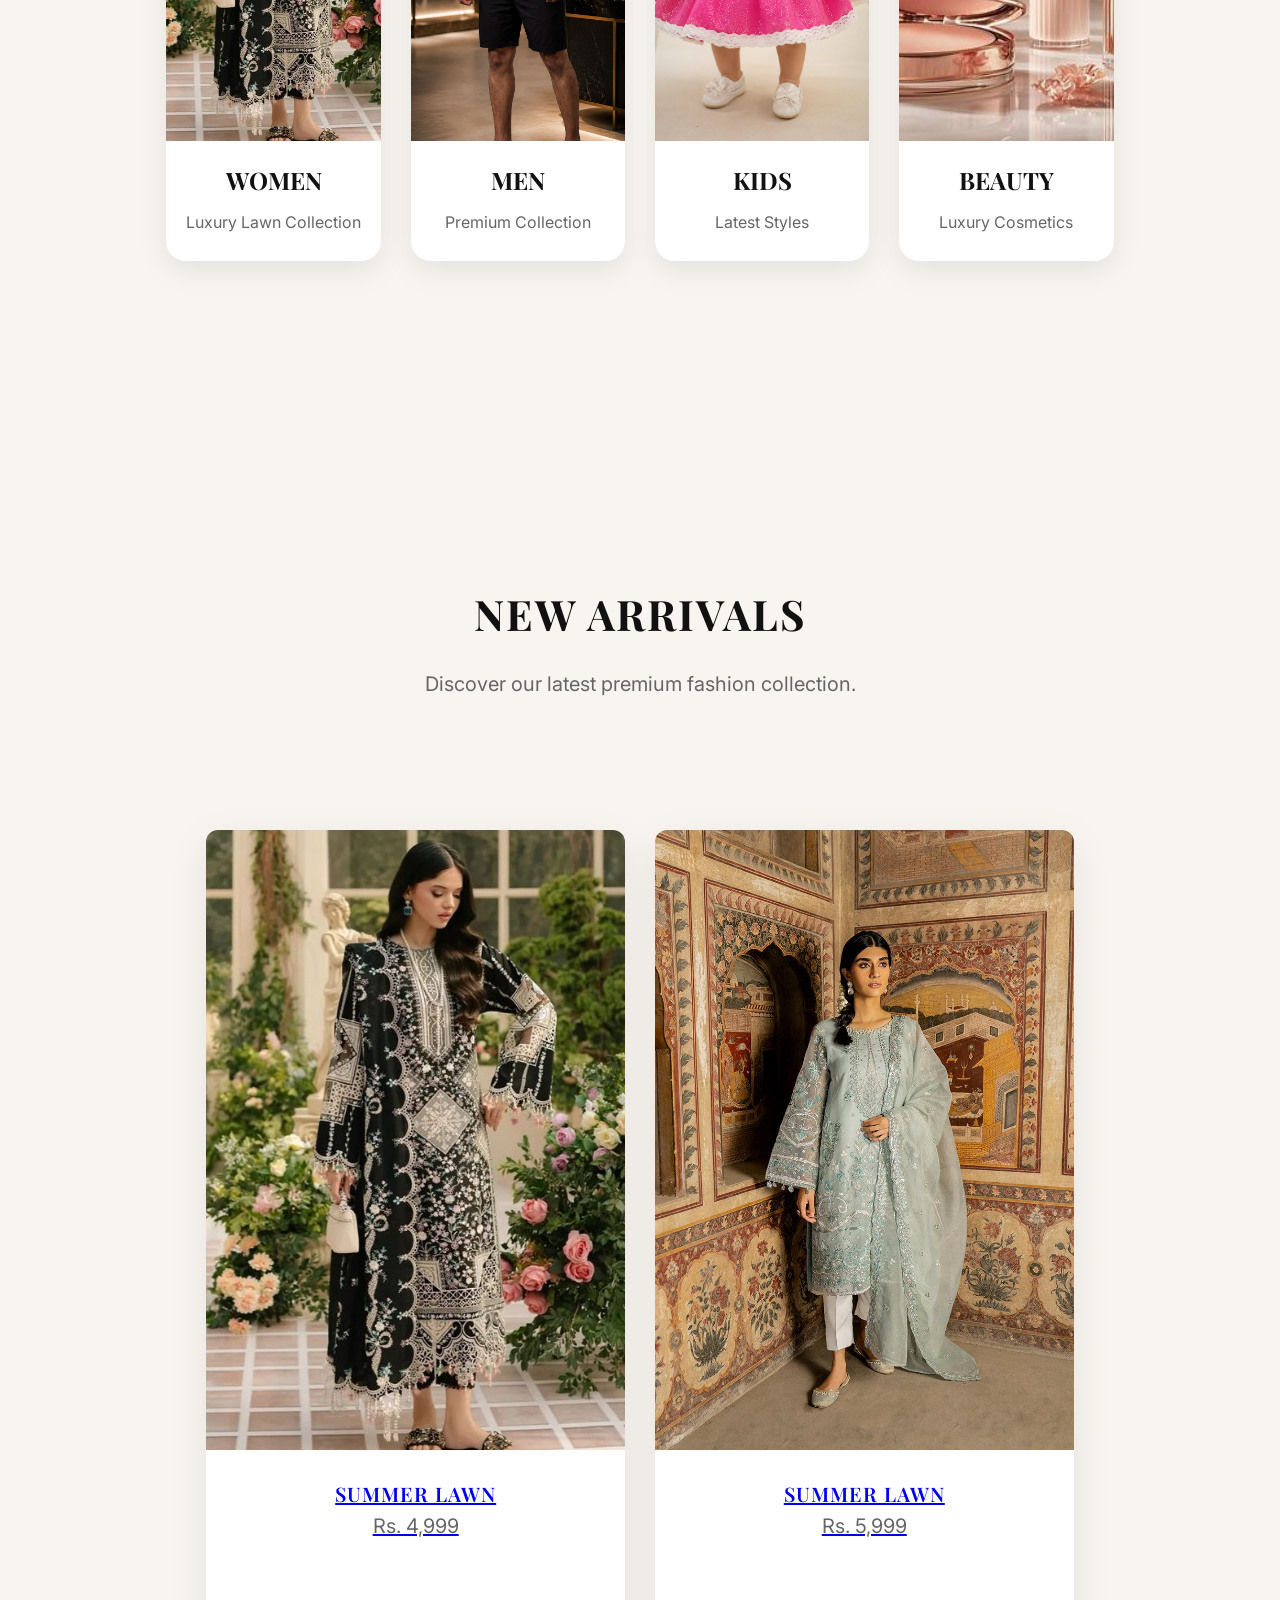
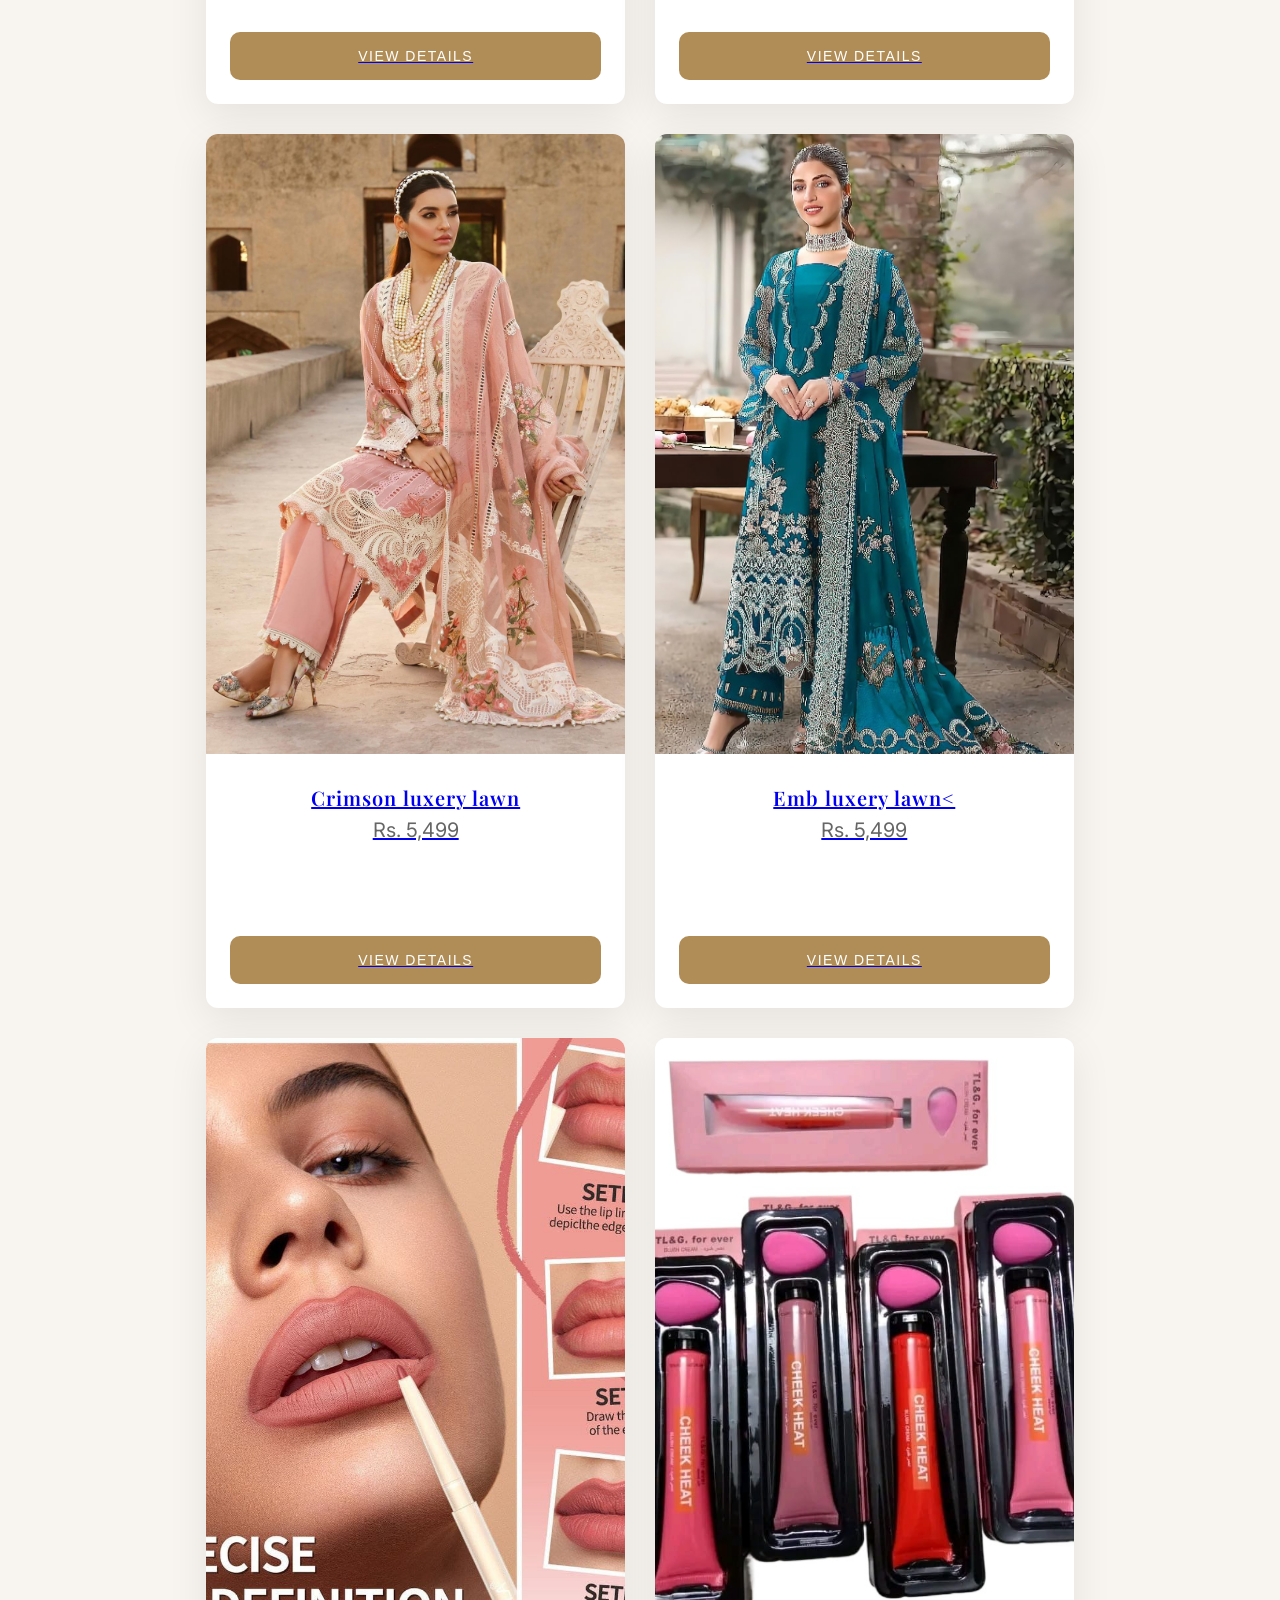
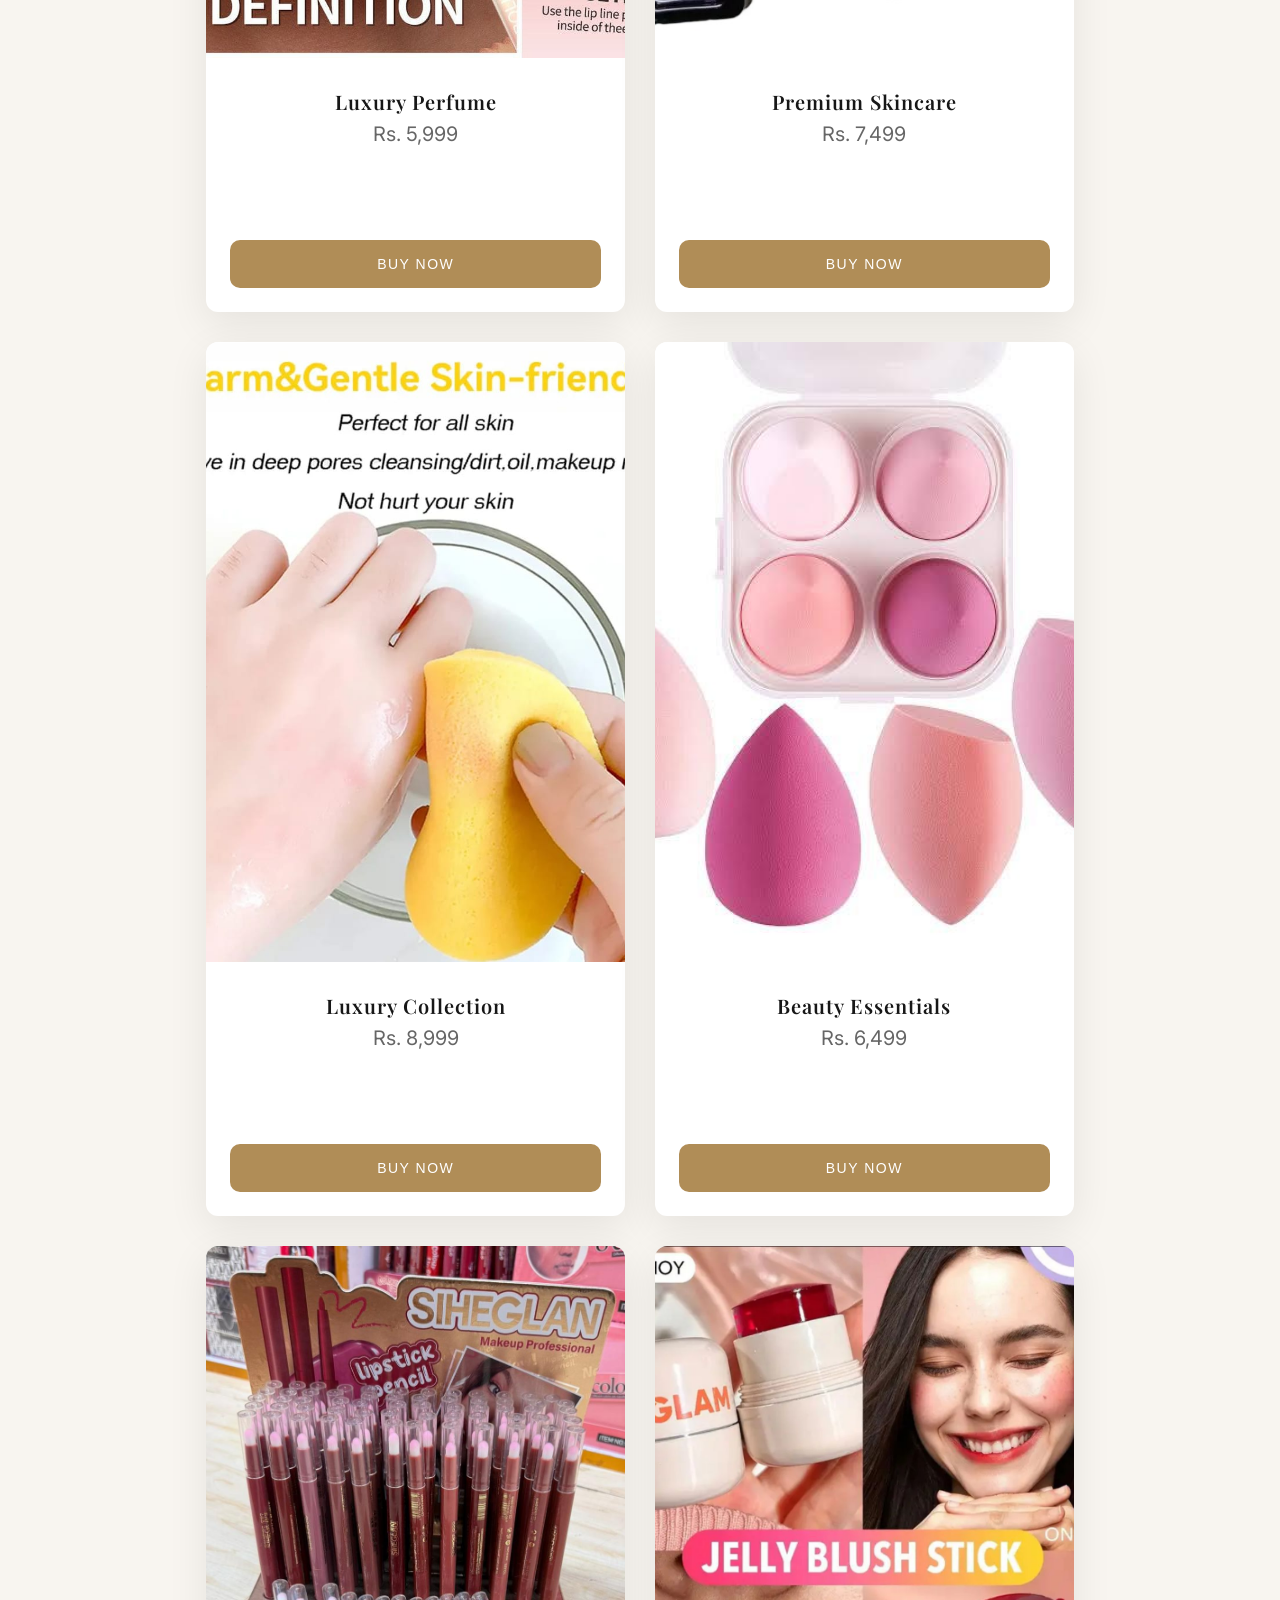
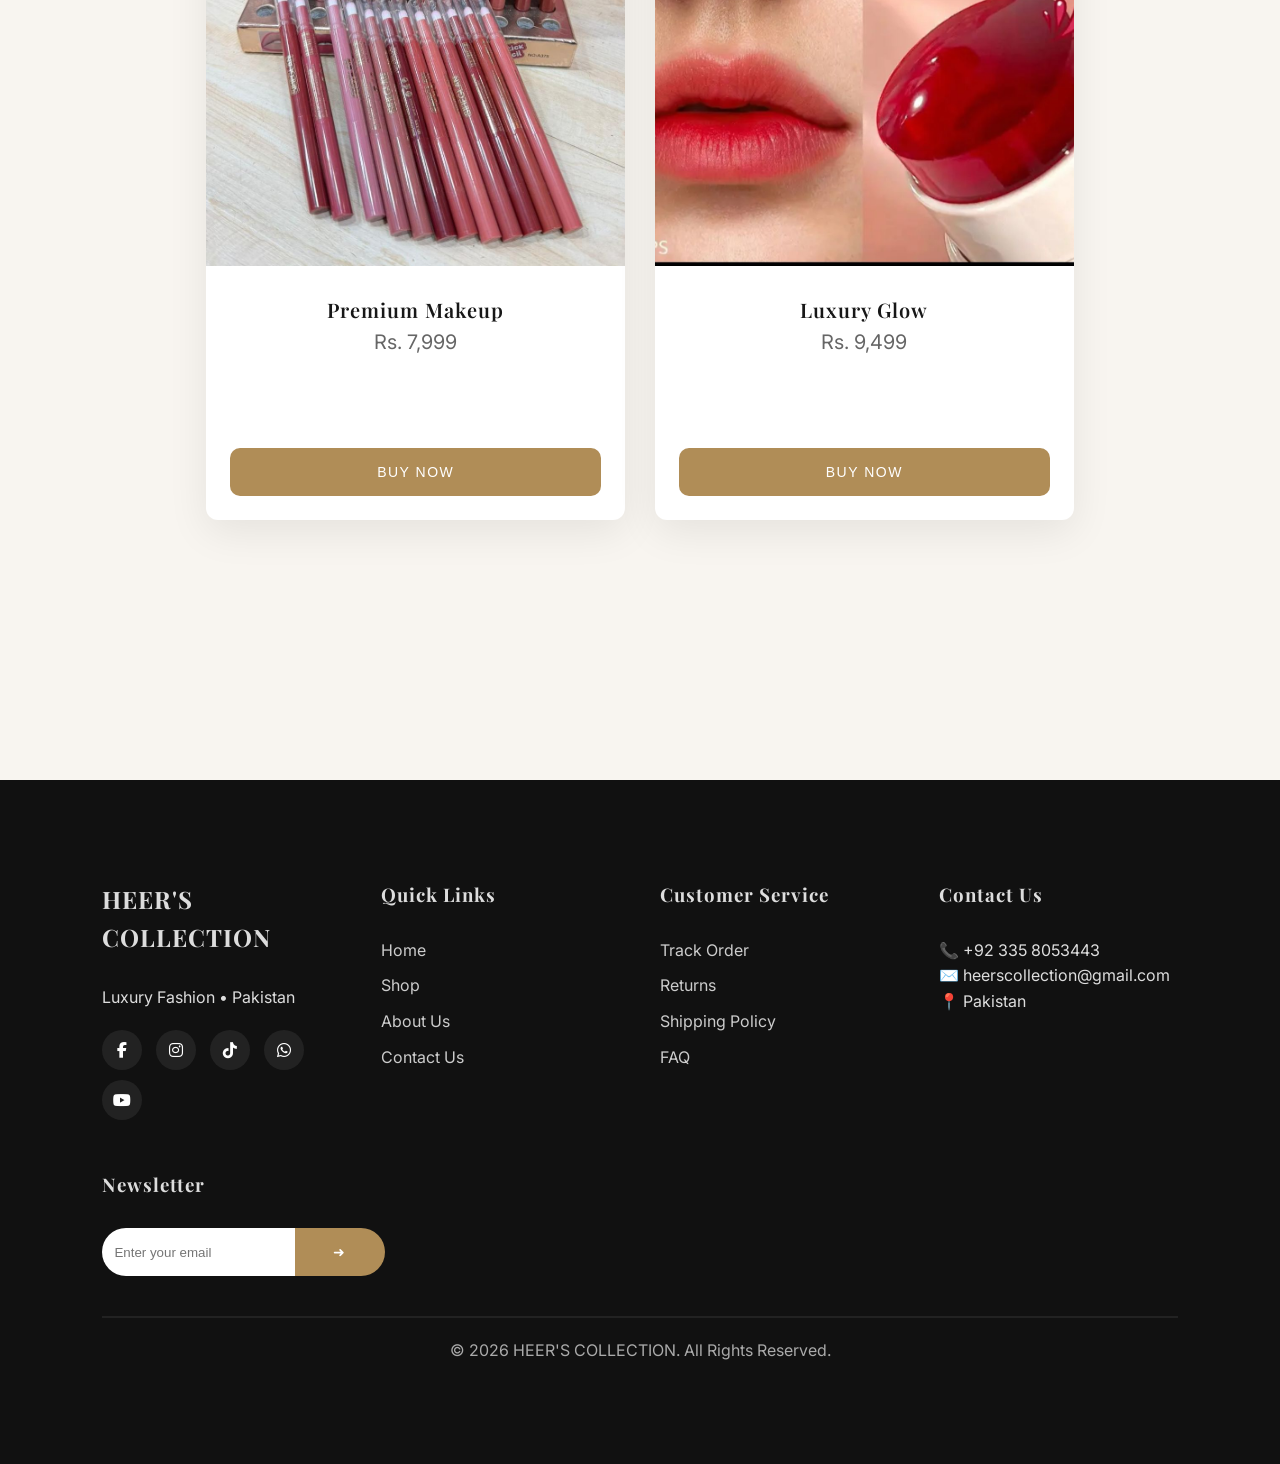
==== commit 39523a26: "Update index.html" ====
--- a/index.html
+++ b/index.html
@@ -134,33 +134,53 @@
 
 <div class="product-grid">
 
-<div class="product-card">
-    <img src="product1.jpg">
-    <h3>SUMMER LAWN</h3>
-    <p>Rs. 4,999</p>
-    <button>BUY NOW</button>
-</div>
-
-<div class="product-card">
-    <img src="product2.jpg">
-    <h3>SUMMER LAWN</h3>
-    <p>Rs. 5,499</p>
-    <button>BUY NOW</button>
-</div>
-
-<div class="product-card">
-    <img src="product3.jpg">
-    <h3>Crimson luxery lawn</h3>
-    <p>Rs. 5,499</p>
-    <button>BUY NOW</button>
-</div>
-
-<div class="product-card">
-    <img src="product4.jpg">
-    <h3>Emb luxery lawn</h3>
-    <p>Rs. 5,499</p>
-    <button>BUY NOW</button>
-</div>
+<a href="product1.html" class="product-card">
+
+<img src="product1.jpg">
+
+<h3>SUMMER LAWN</h3>
+
+<p>Rs. 4,999</p>
+
+<button>VIEW DETAILS</button>
+
+</a>
+
+<a href="product2.html" class="product-card">
+
+<img src="product2.jpg">
+
+<h3>SUMMER LAWN</h3>
+
+<p>Rs. 5,999</p>
+
+<button>VIEW DETAILS</button>
+
+</a>
+
+<a href="product3.html" class="product-card">
+
+<img src="product3.jpg">
+
+<h3>Crimson luxery lawn</h3>
+
+<p>Rs. 5,499</p>
+
+<button>VIEW DETAILS</button>
+
+</a>
+
+<a href="product4.html" class="product-card">
+
+<img src="product4.jpg">
+
+<h3>Emb luxery lawn<</h3>
+
+<p>Rs. 5,499</p>
+
+<button>VIEW DETAILS</button>
+
+</a>
 
     <div class="product-card">
 <img src="beauty1.jpg">
--- a/style.css
+++ b/style.css
@@ -269,10 +269,10 @@
 }
 
 .product-grid{
-    display:grid;
-    grid-template-columns:repeat(4,1fr);
-    gap:35px;
-    margin-top:40px;
+display:grid;
+grid-template-columns:repeat(auto-fit,minmax(280px,1fr));
+gap:30px;
+padding:40px;
 }
 
 .product-card{
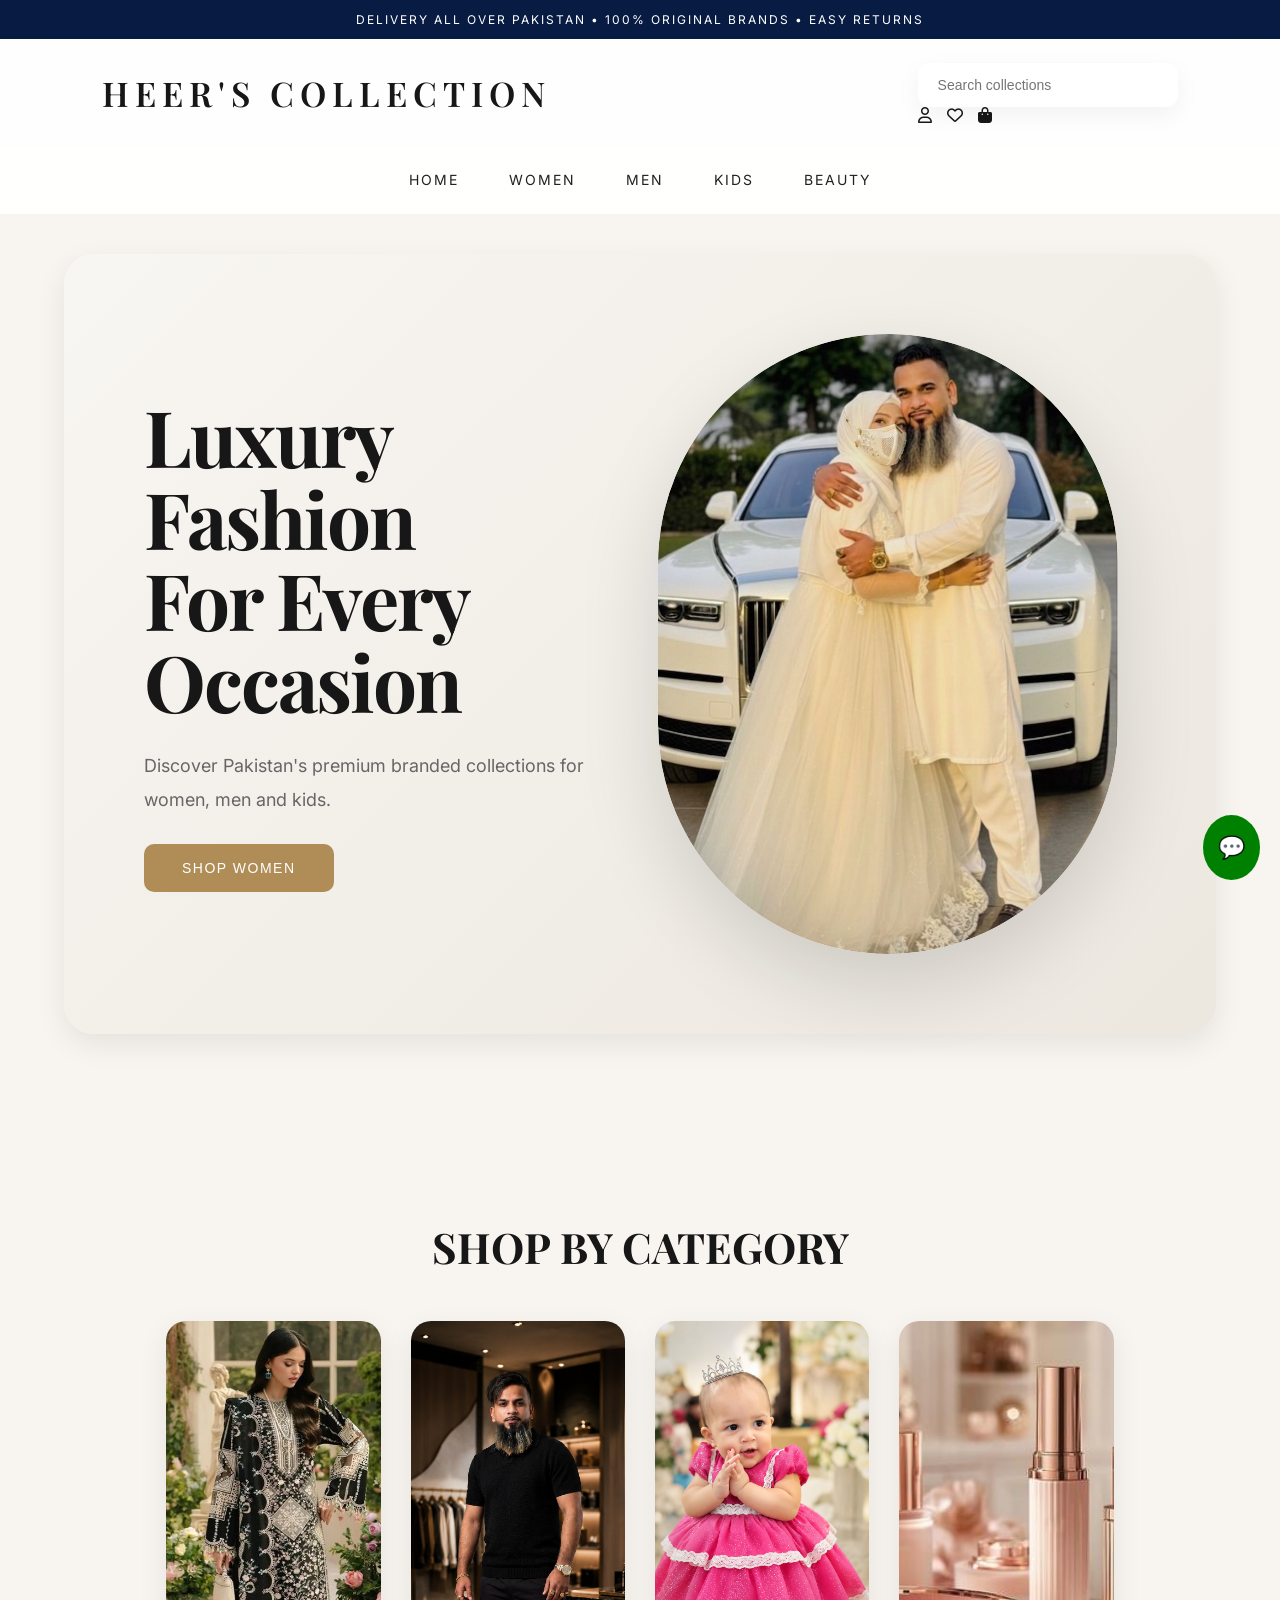
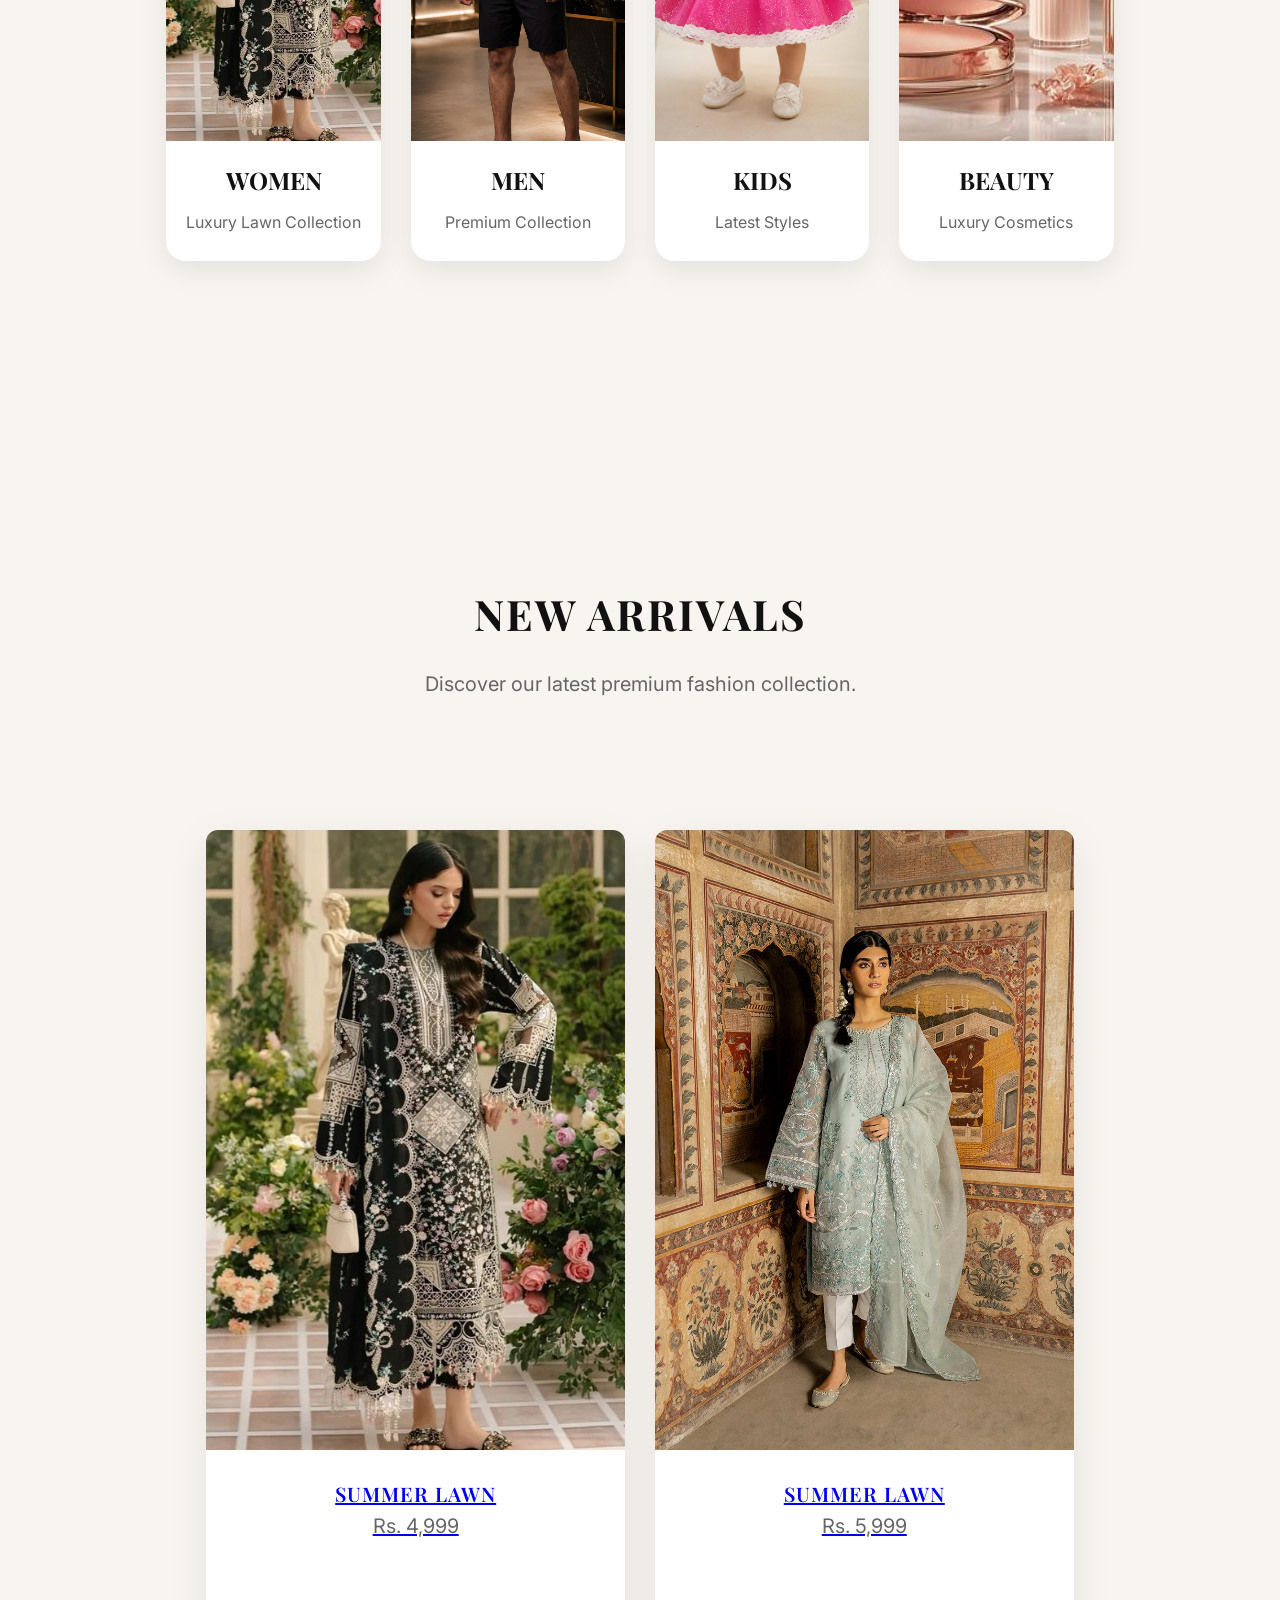
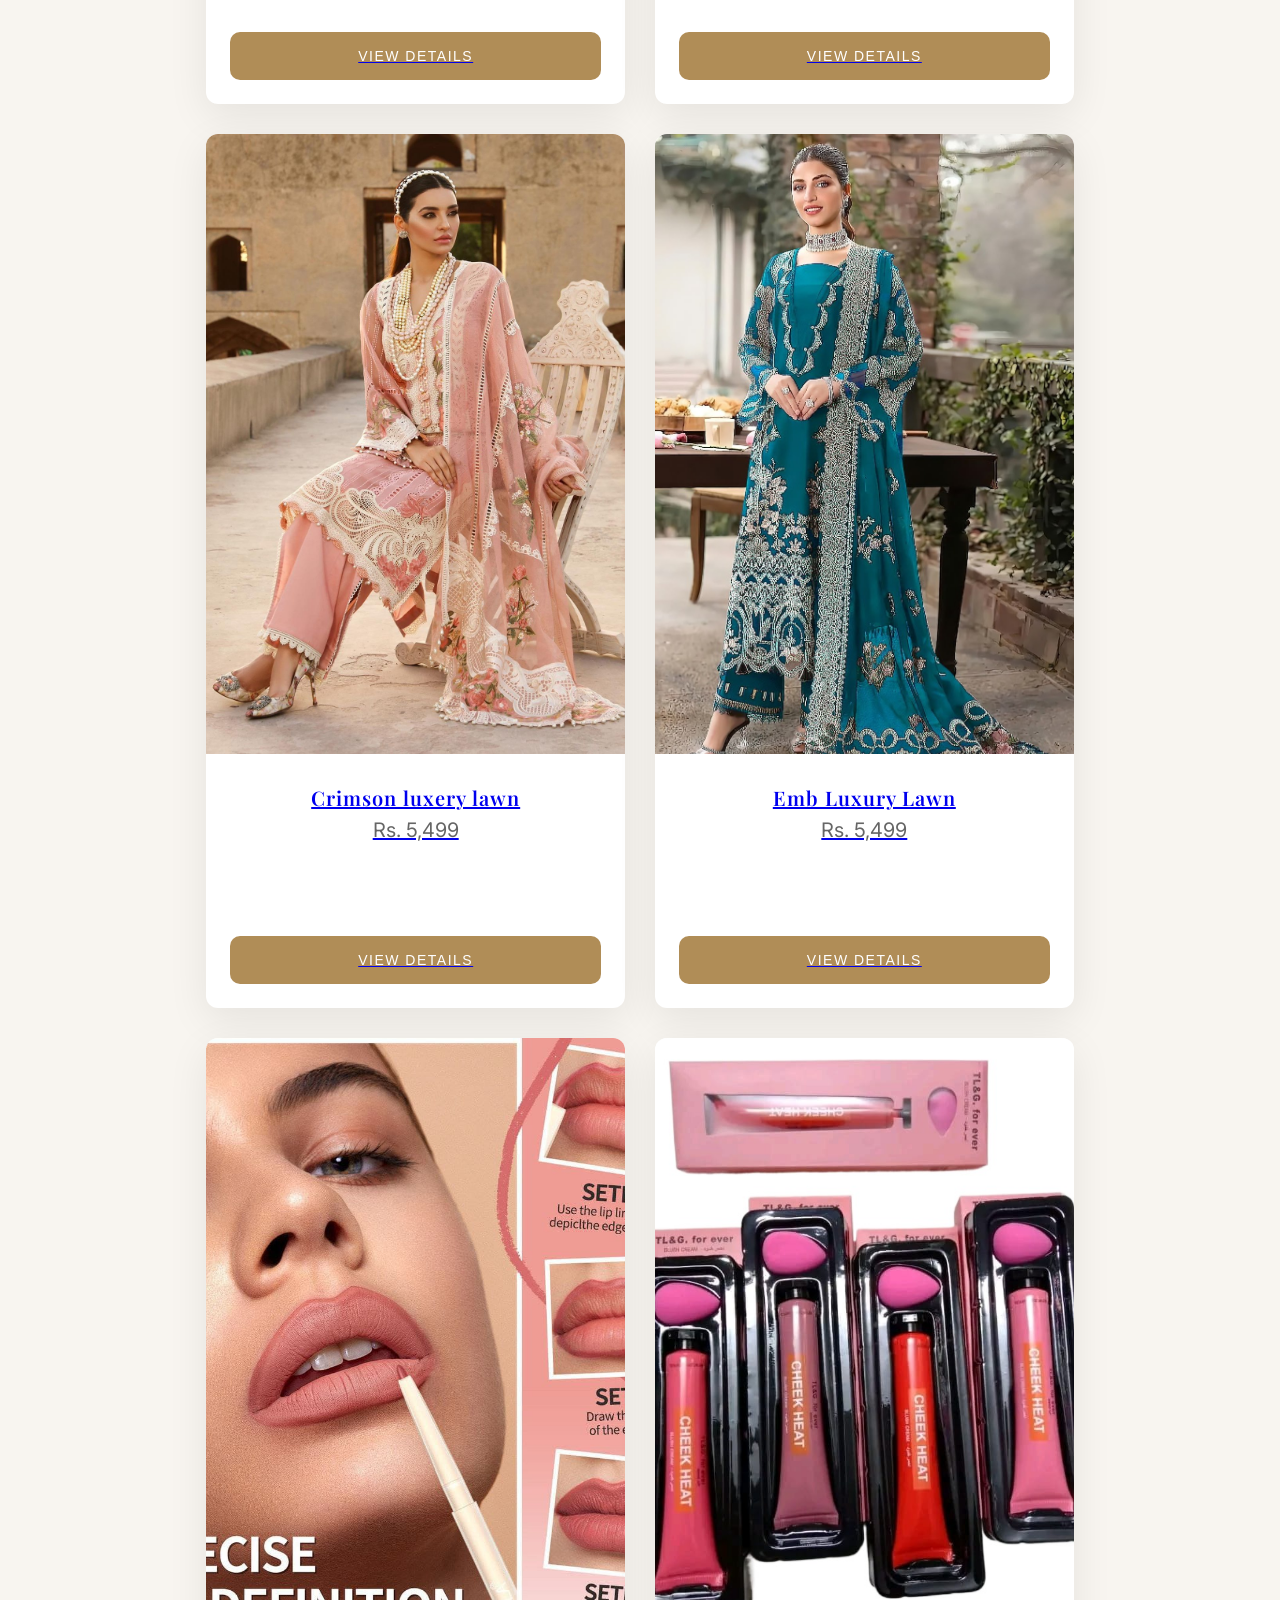
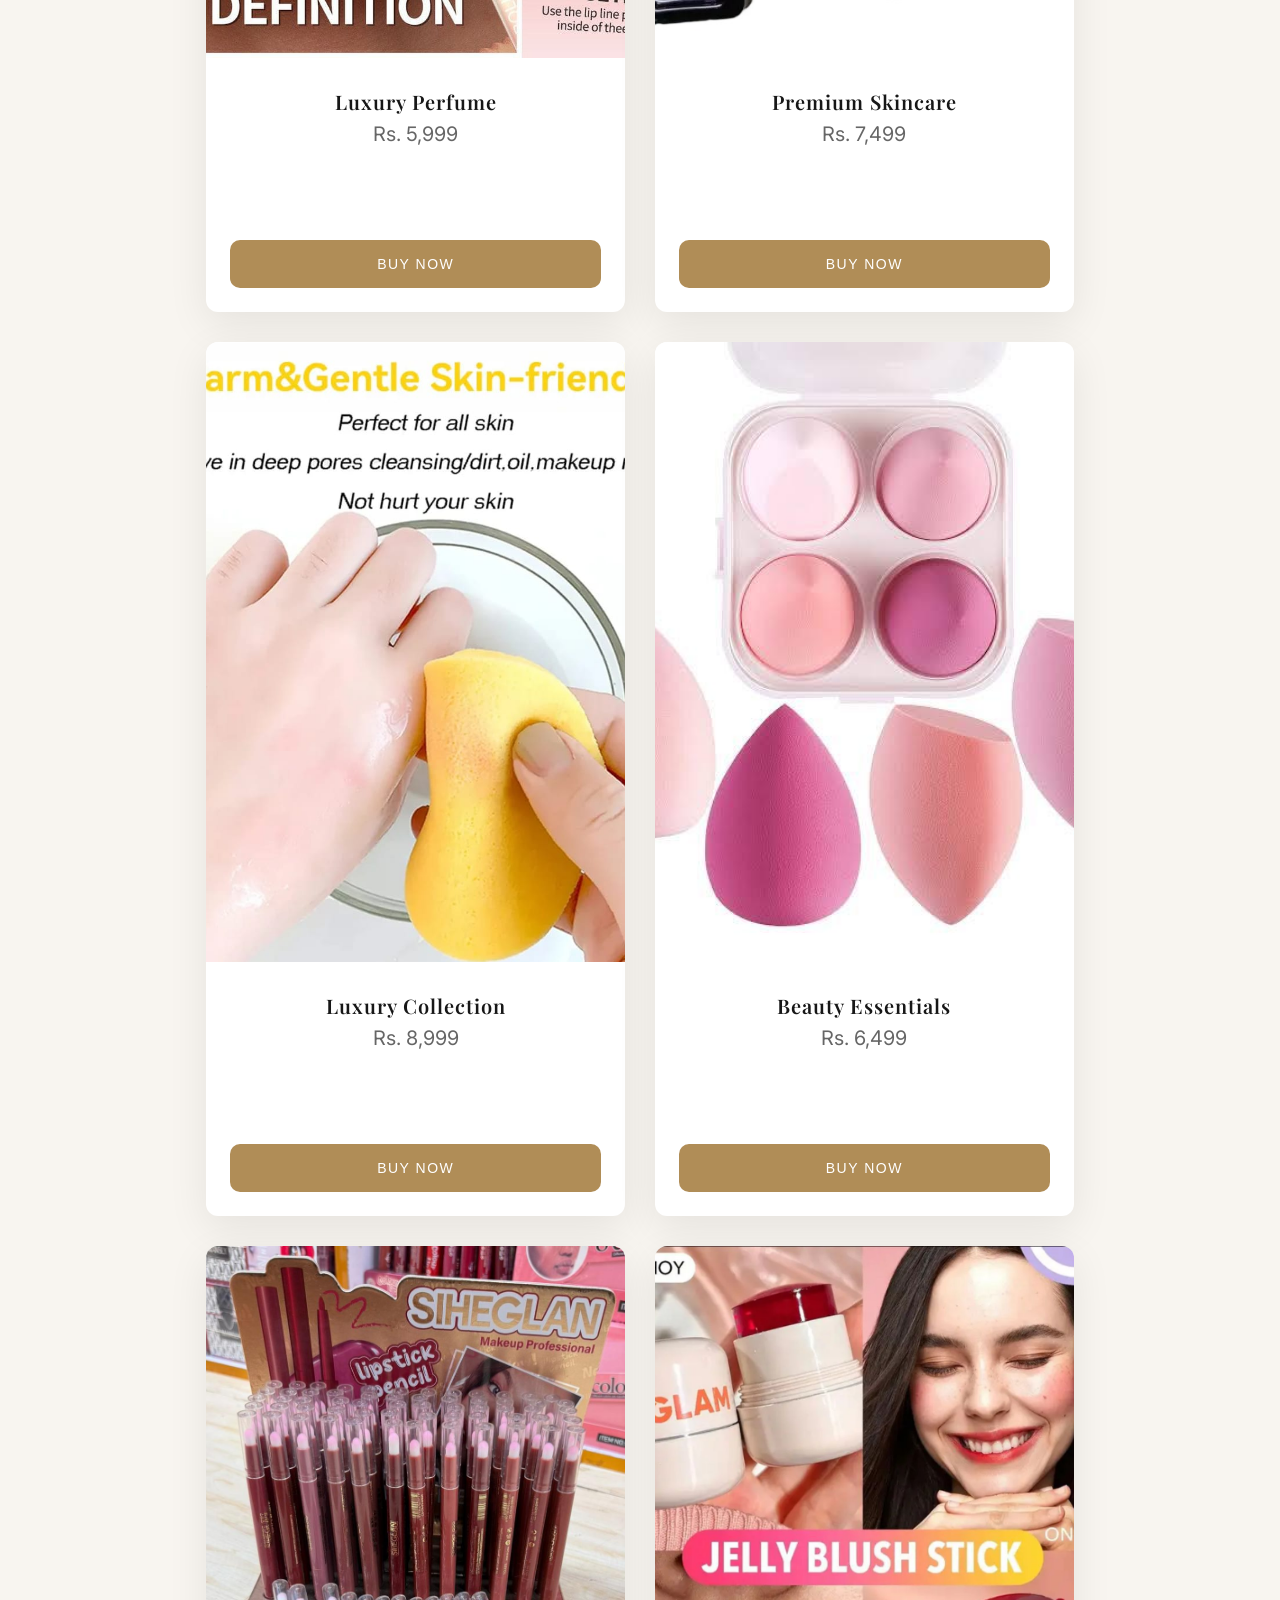
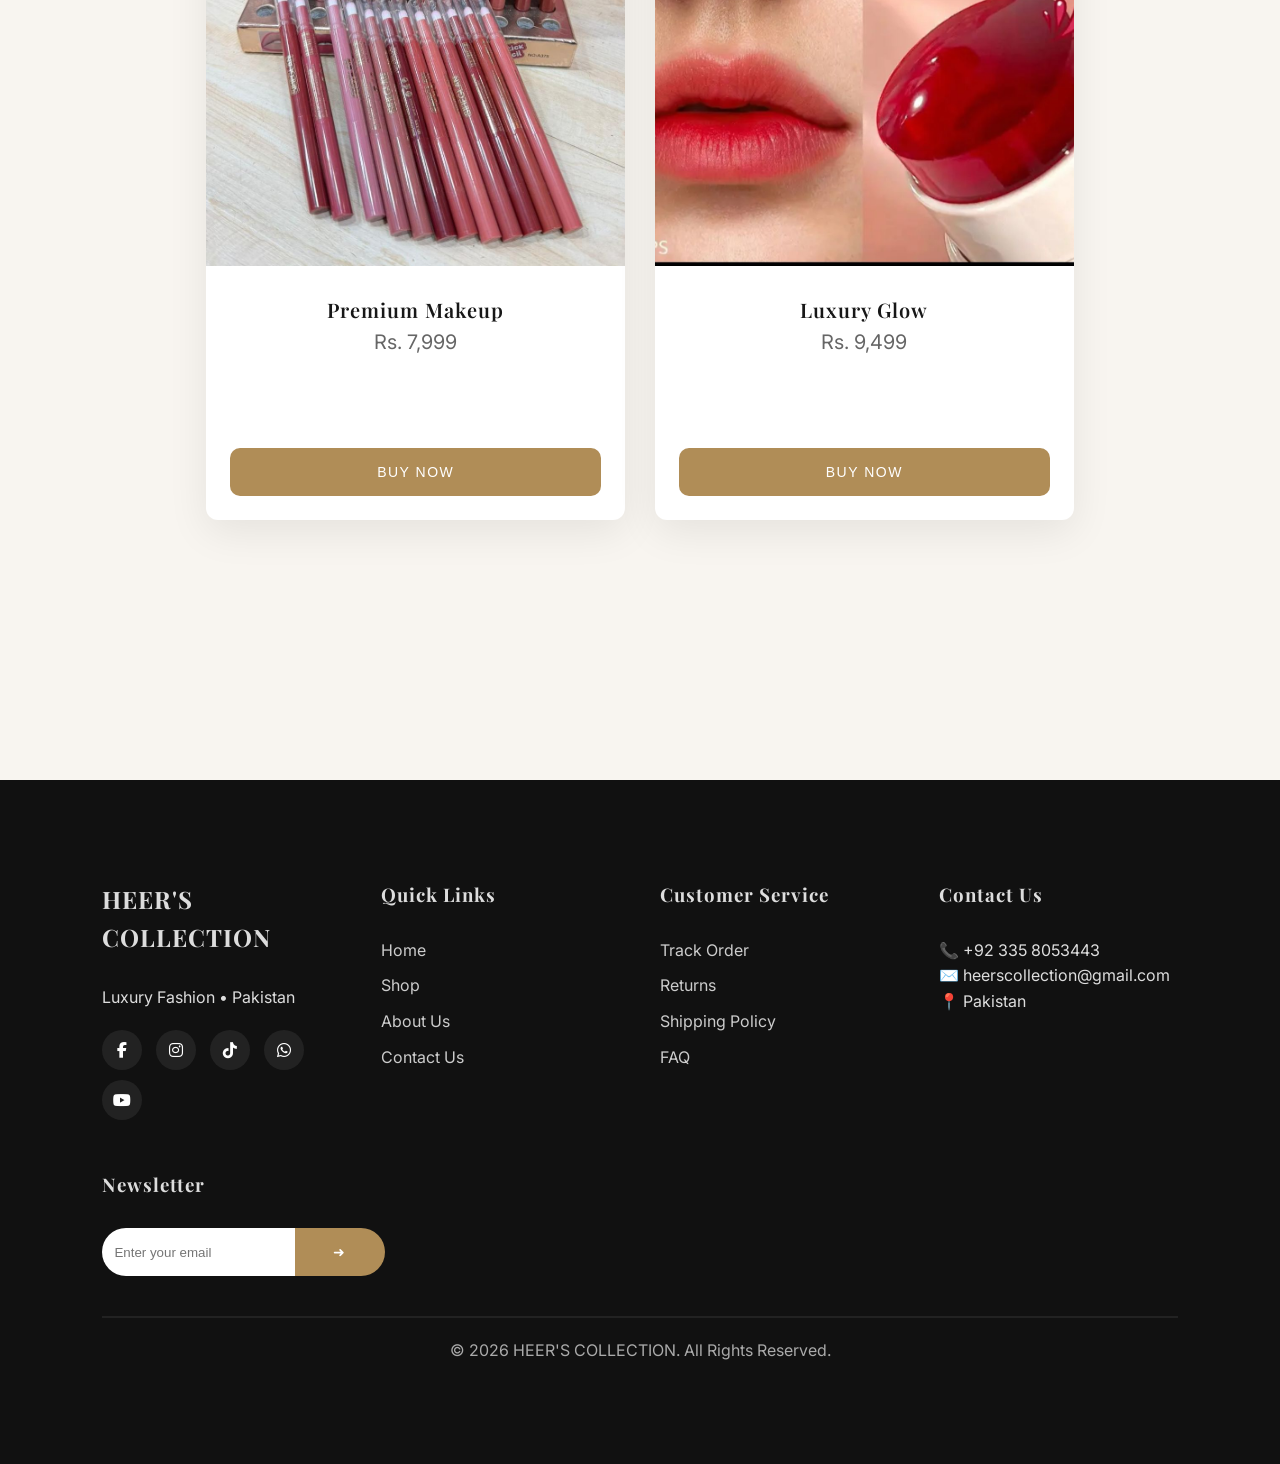
==== commit b109e831: "Update index.html" ====
--- a/index.html
+++ b/index.html
@@ -174,7 +174,7 @@
 
 <img src="product4.jpg">
 
-<h3>Emb luxery lawn<</h3>
+<h3>Emb Luxury Lawn</h3>
 
 <p>Rs. 5,499</p>
 
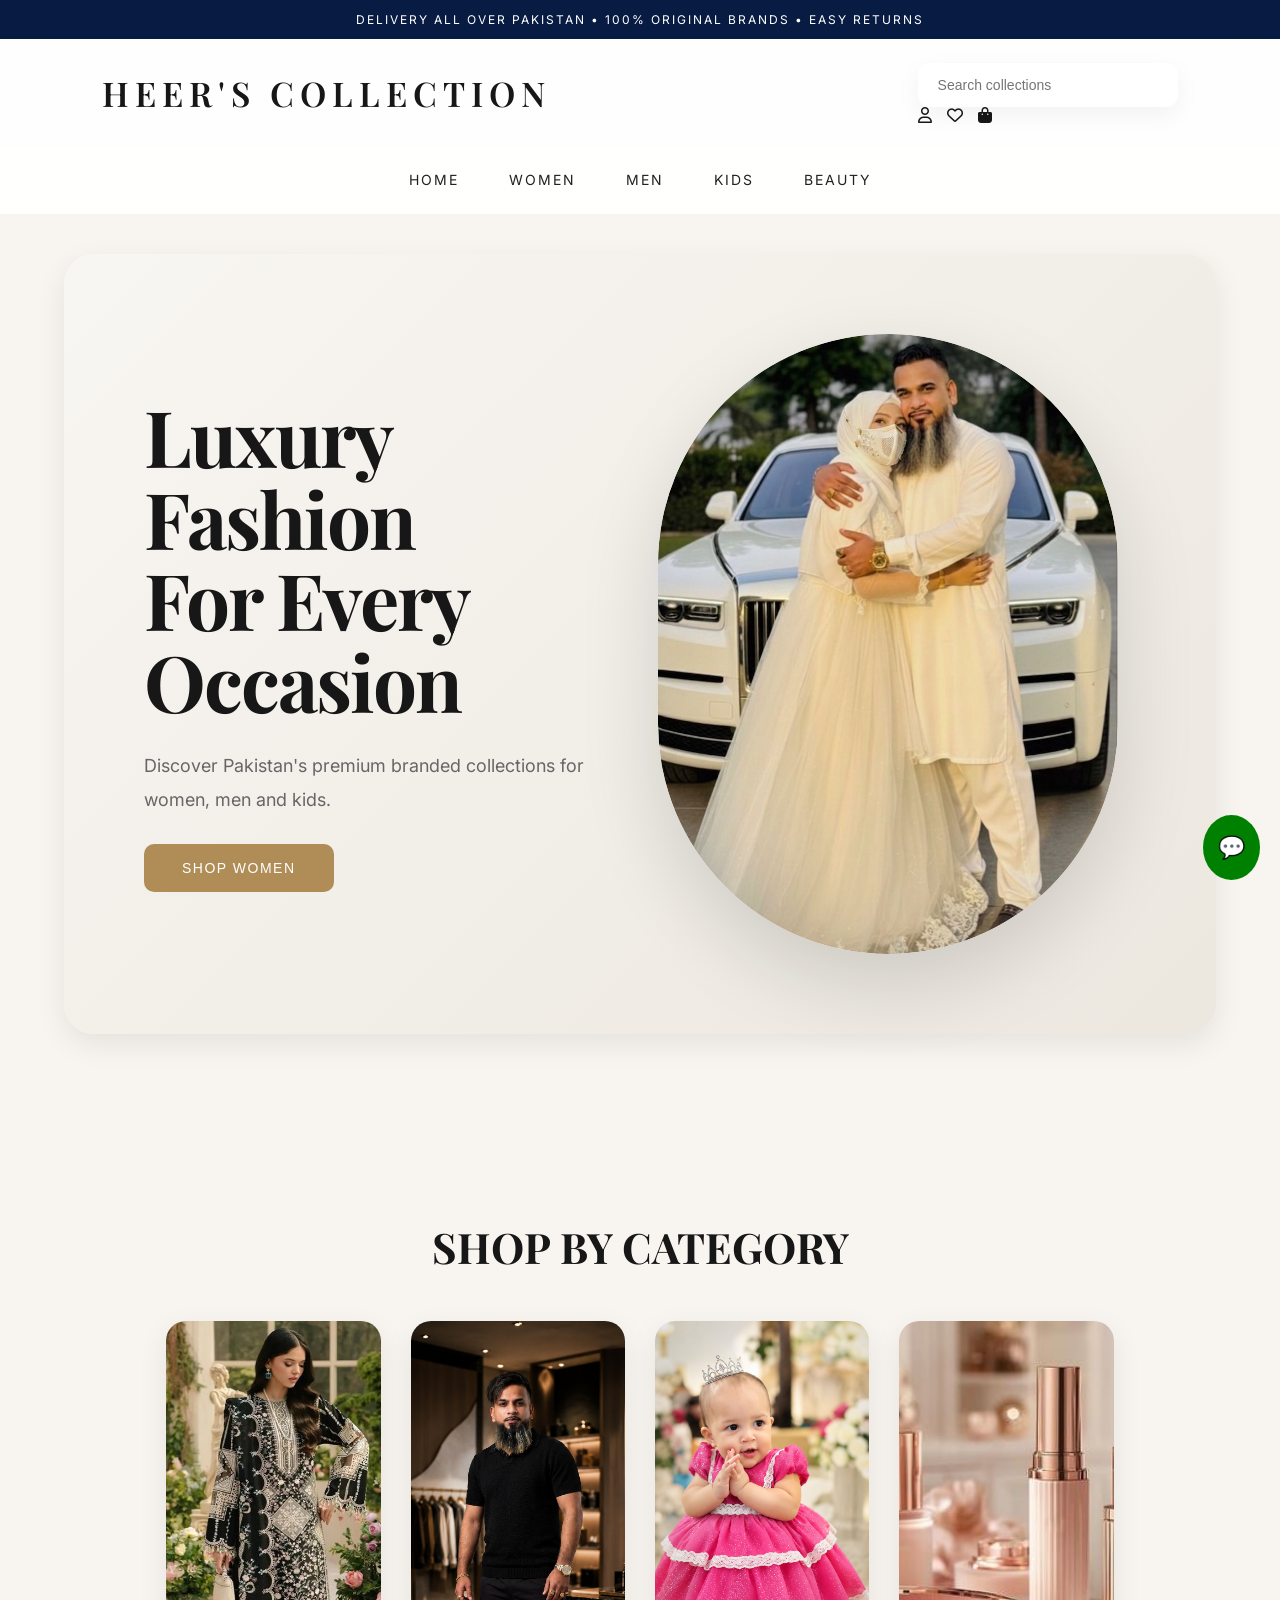
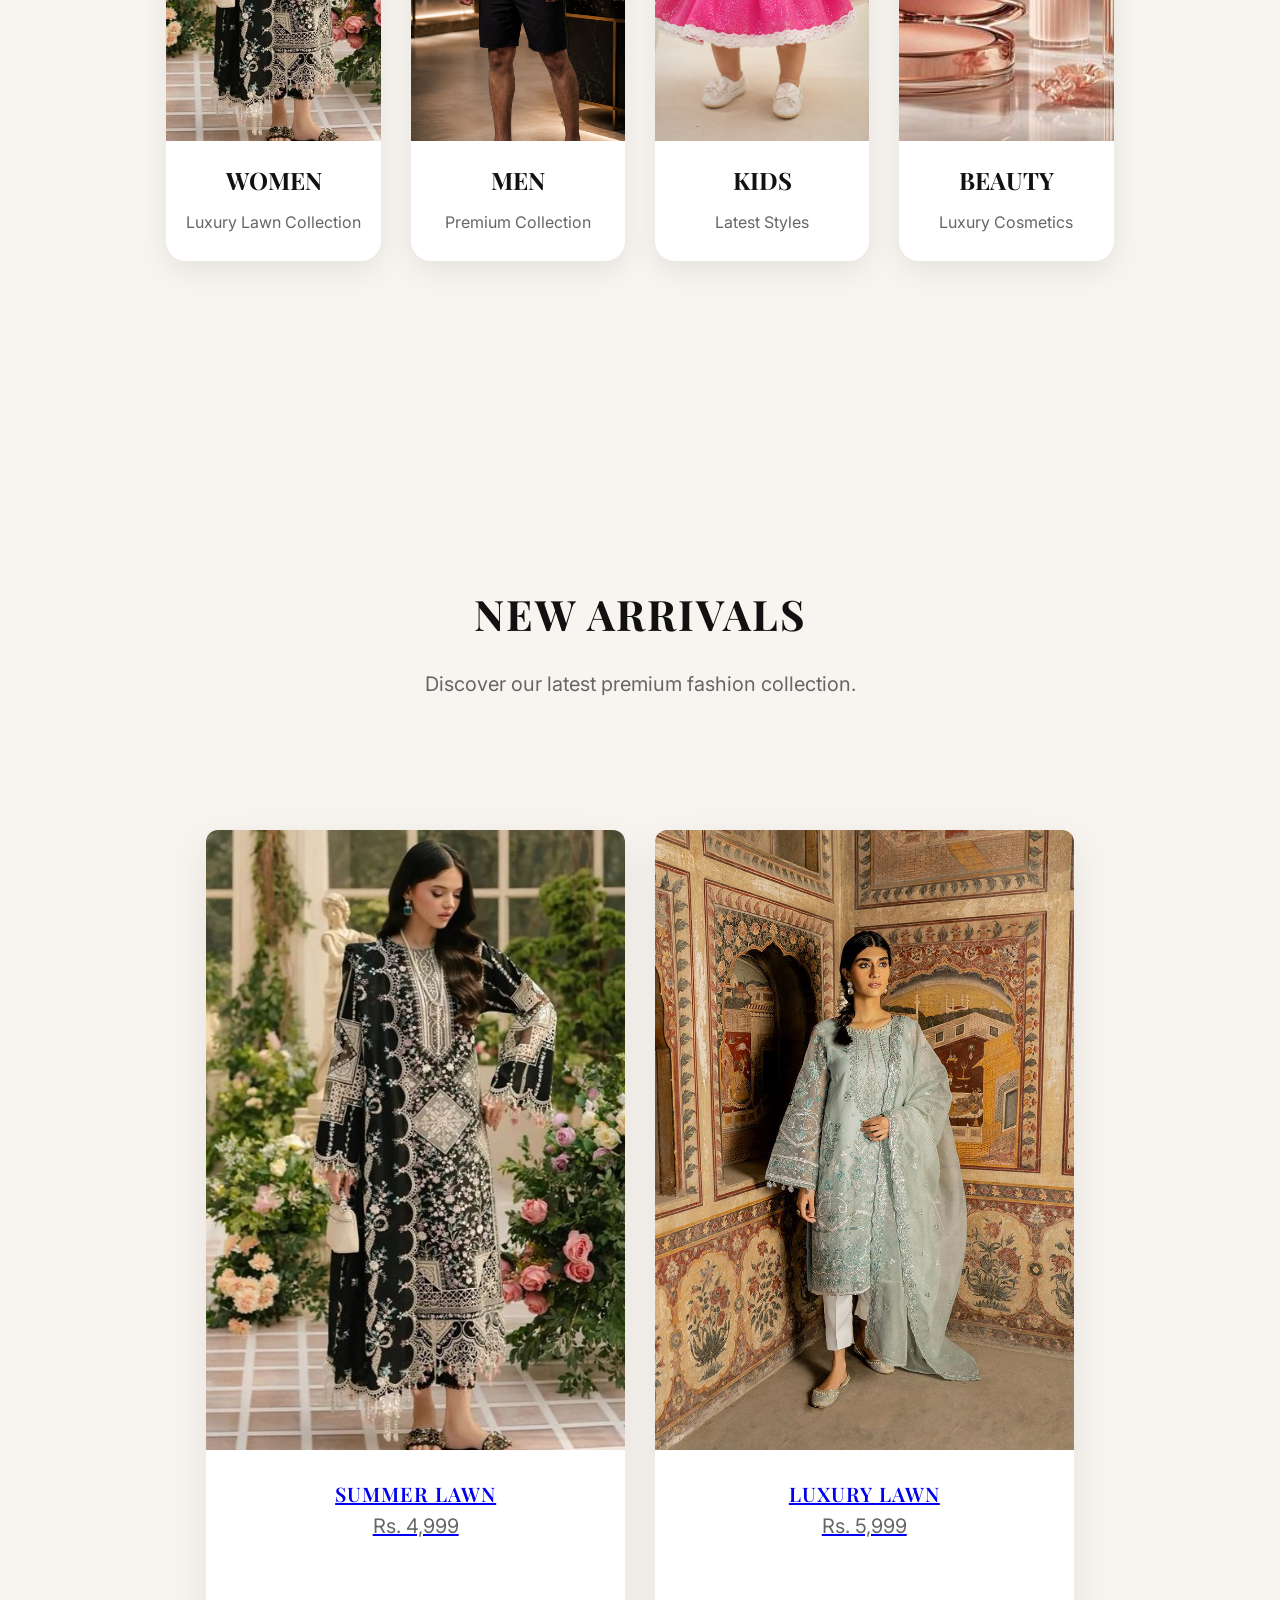
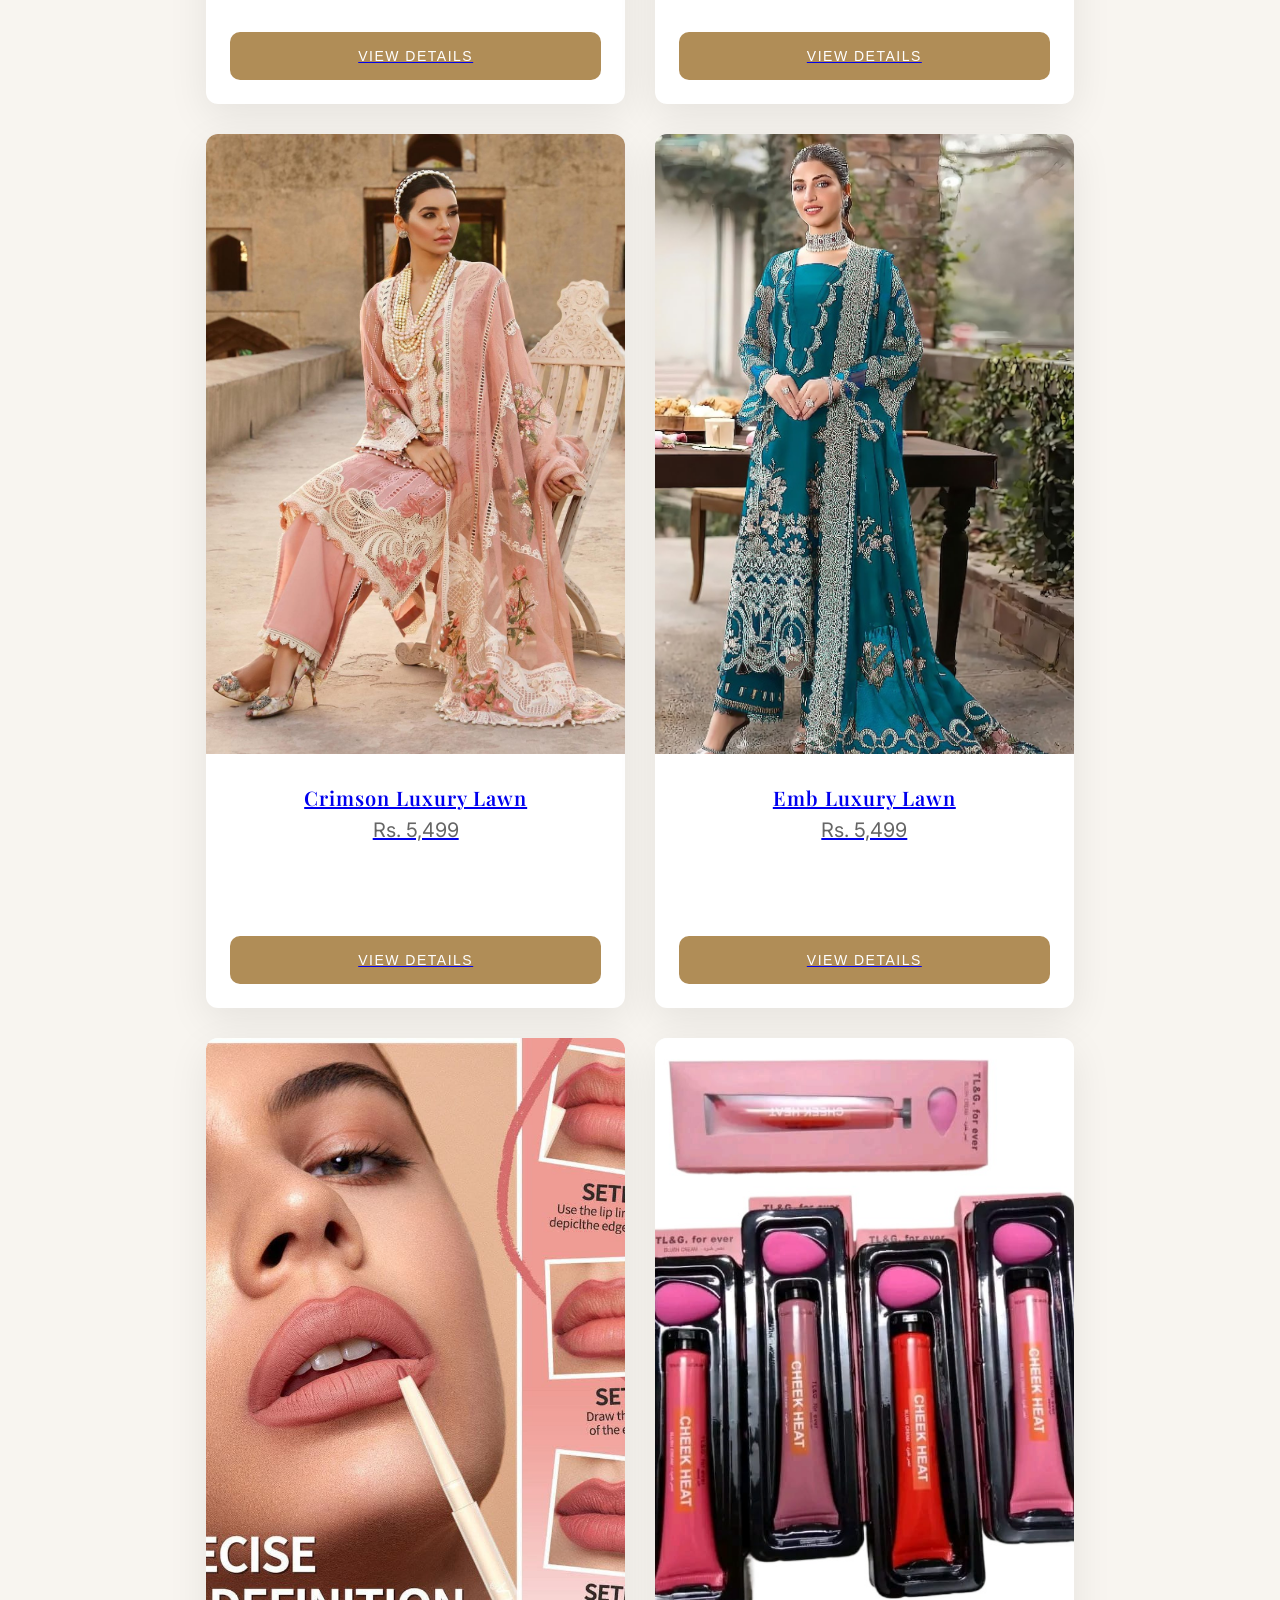
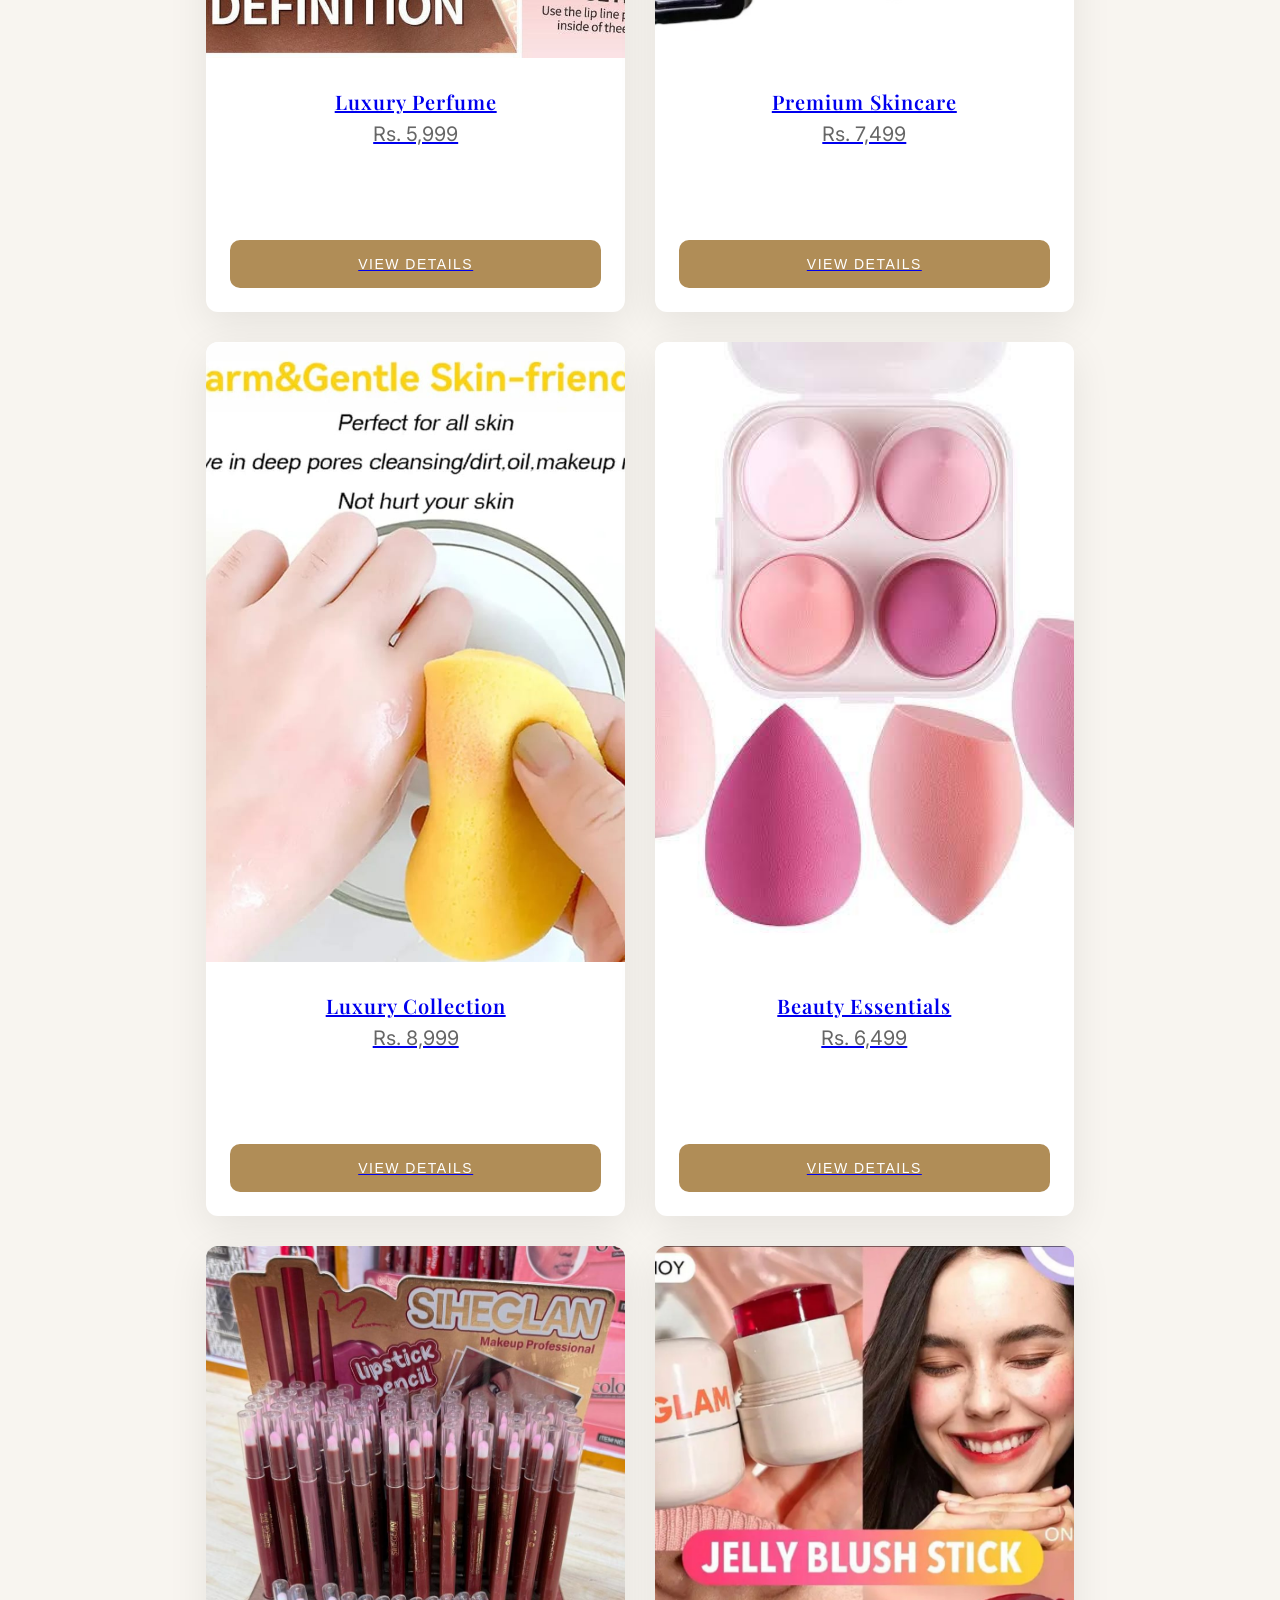
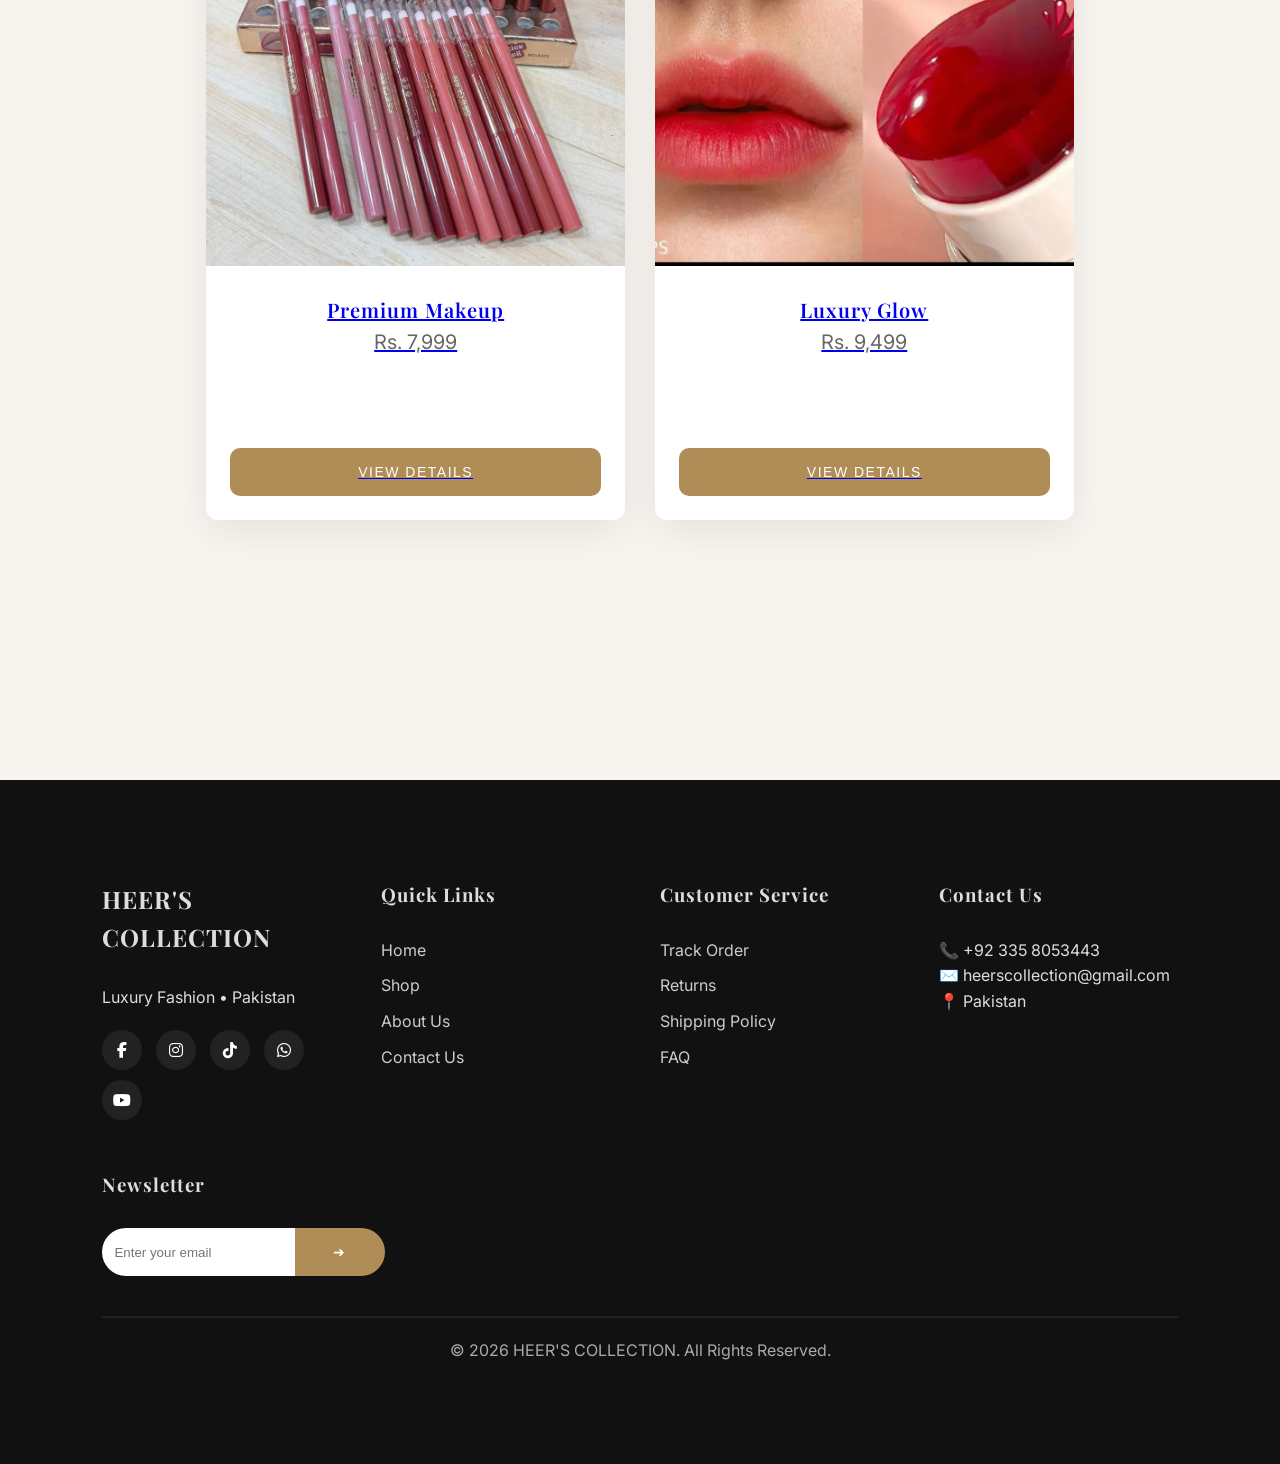
==== commit 20c24fb3: "Update index.html" ====
--- a/index.html
+++ b/index.html
@@ -129,125 +129,85 @@
 
 </section>
 <section class="products">
+
 <h2>NEW ARRIVALS</h2>
+
 <p>Discover our latest premium fashion collection.</p>
 
 <div class="product-grid">
 
-<a href="product1.html" class="product-card">
-
+<a href="product.html?name=SUMMER%20LAWN&price=Rs.%204999&image=product1.jpg" class="product-card">
 <img src="product1.jpg">
-
 <h3>SUMMER LAWN</h3>
-
 <p>Rs. 4,999</p>
-
-<button>VIEW DETAILS</button>
-
-</a>
-
-<a href="product2.html" class="product-card">
-
+<button>VIEW DETAILS</button>
+</a>
+
+<a href="product.html?name=LUXURY%20LAWN&price=Rs.%205999&image=product2.jpg" class="product-card">
 <img src="product2.jpg">
-
-<h3>SUMMER LAWN</h3>
-
+<h3>LUXURY LAWN</h3>
 <p>Rs. 5,999</p>
-
-<button>VIEW DETAILS</button>
-
-</a>
-
-<a href="product3.html" class="product-card">
-
+<button>VIEW DETAILS</button>
+</a>
+
+<a href="product.html?name=CRIMSON%20LUXURY%20LAWN&price=Rs.%205499&image=product3.jpg" class="product-card">
 <img src="product3.jpg">
-
-<h3>Crimson luxery lawn</h3>
-
+<h3>Crimson Luxury Lawn</h3>
 <p>Rs. 5,499</p>
-
-<button>VIEW DETAILS</button>
-
-</a>
-
-<a href="product4.html" class="product-card">
-
+<button>VIEW DETAILS</button>
+</a>
+
+<a href="product.html?name=EMB%20LUXURY%20LAWN&price=Rs.%205499&image=product4.jpg" class="product-card">
 <img src="product4.jpg">
-
 <h3>Emb Luxury Lawn</h3>
-
 <p>Rs. 5,499</p>
-
-<button>VIEW DETAILS</button>
-
-</a>
-
-    <div class="product-card">
+<button>VIEW DETAILS</button>
+</a>
+
+<a href="product.html?name=LUXURY%20PERFUME&price=Rs.%205999&image=beauty1.jpg" class="product-card">
 <img src="beauty1.jpg">
-
 <h3>Luxury Perfume</h3>
-
 <p>Rs. 5,999</p>
-
-<button>BUY NOW</button>
-</div>
-
-
-<div class="product-card">
+<button>VIEW DETAILS</button>
+</a>
+
+<a href="product.html?name=PREMIUM%20SKINCARE&price=Rs.%207499&image=beauty2.jpg" class="product-card">
 <img src="beauty2.jpg">
-
 <h3>Premium Skincare</h3>
-
 <p>Rs. 7,499</p>
-
-<button>BUY NOW</button>
-</div>
-
-
-<div class="product-card">
+<button>VIEW DETAILS</button>
+</a>
+
+<a href="product.html?name=LUXURY%20COLLECTION&price=Rs.%208999&image=beauty3.jpg" class="product-card">
 <img src="beauty3.jpg">
-
 <h3>Luxury Collection</h3>
-
 <p>Rs. 8,999</p>
-
-<button>BUY NOW</button>
-</div>
-
-
-<div class="product-card">
+<button>VIEW DETAILS</button>
+</a>
+
+<a href="product.html?name=BEAUTY%20ESSENTIALS&price=Rs.%206499&image=beauty4.jpg" class="product-card">
 <img src="beauty4.jpg">
-
 <h3>Beauty Essentials</h3>
-
 <p>Rs. 6,499</p>
-
-<button>BUY NOW</button>
-</div>
-
-
-<div class="product-card">
+<button>VIEW DETAILS</button>
+</a>
+
+<a href="product.html?name=PREMIUM%20MAKEUP&price=Rs.%207999&image=beauty5.jpg" class="product-card">
 <img src="beauty5.jpg">
-
 <h3>Premium Makeup</h3>
-
 <p>Rs. 7,999</p>
-
-<button>BUY NOW</button>
-</div>
-
-
-<div class="product-card">
+<button>VIEW DETAILS</button>
+</a>
+
+<a href="product.html?name=LUXURY%20GLOW&price=Rs.%209499&image=beauty6.jpg" class="product-card">
 <img src="beauty6.jpg">
-
 <h3>Luxury Glow</h3>
-
 <p>Rs. 9,499</p>
-
-<button>BUY NOW</button>
-</div>
-    
-</div>
+<button>VIEW DETAILS</button>
+</a>
+
+</div>
+
 </section>
 
 <a href="https://wa.me/923358053443" class="whatsapp">💬</a>
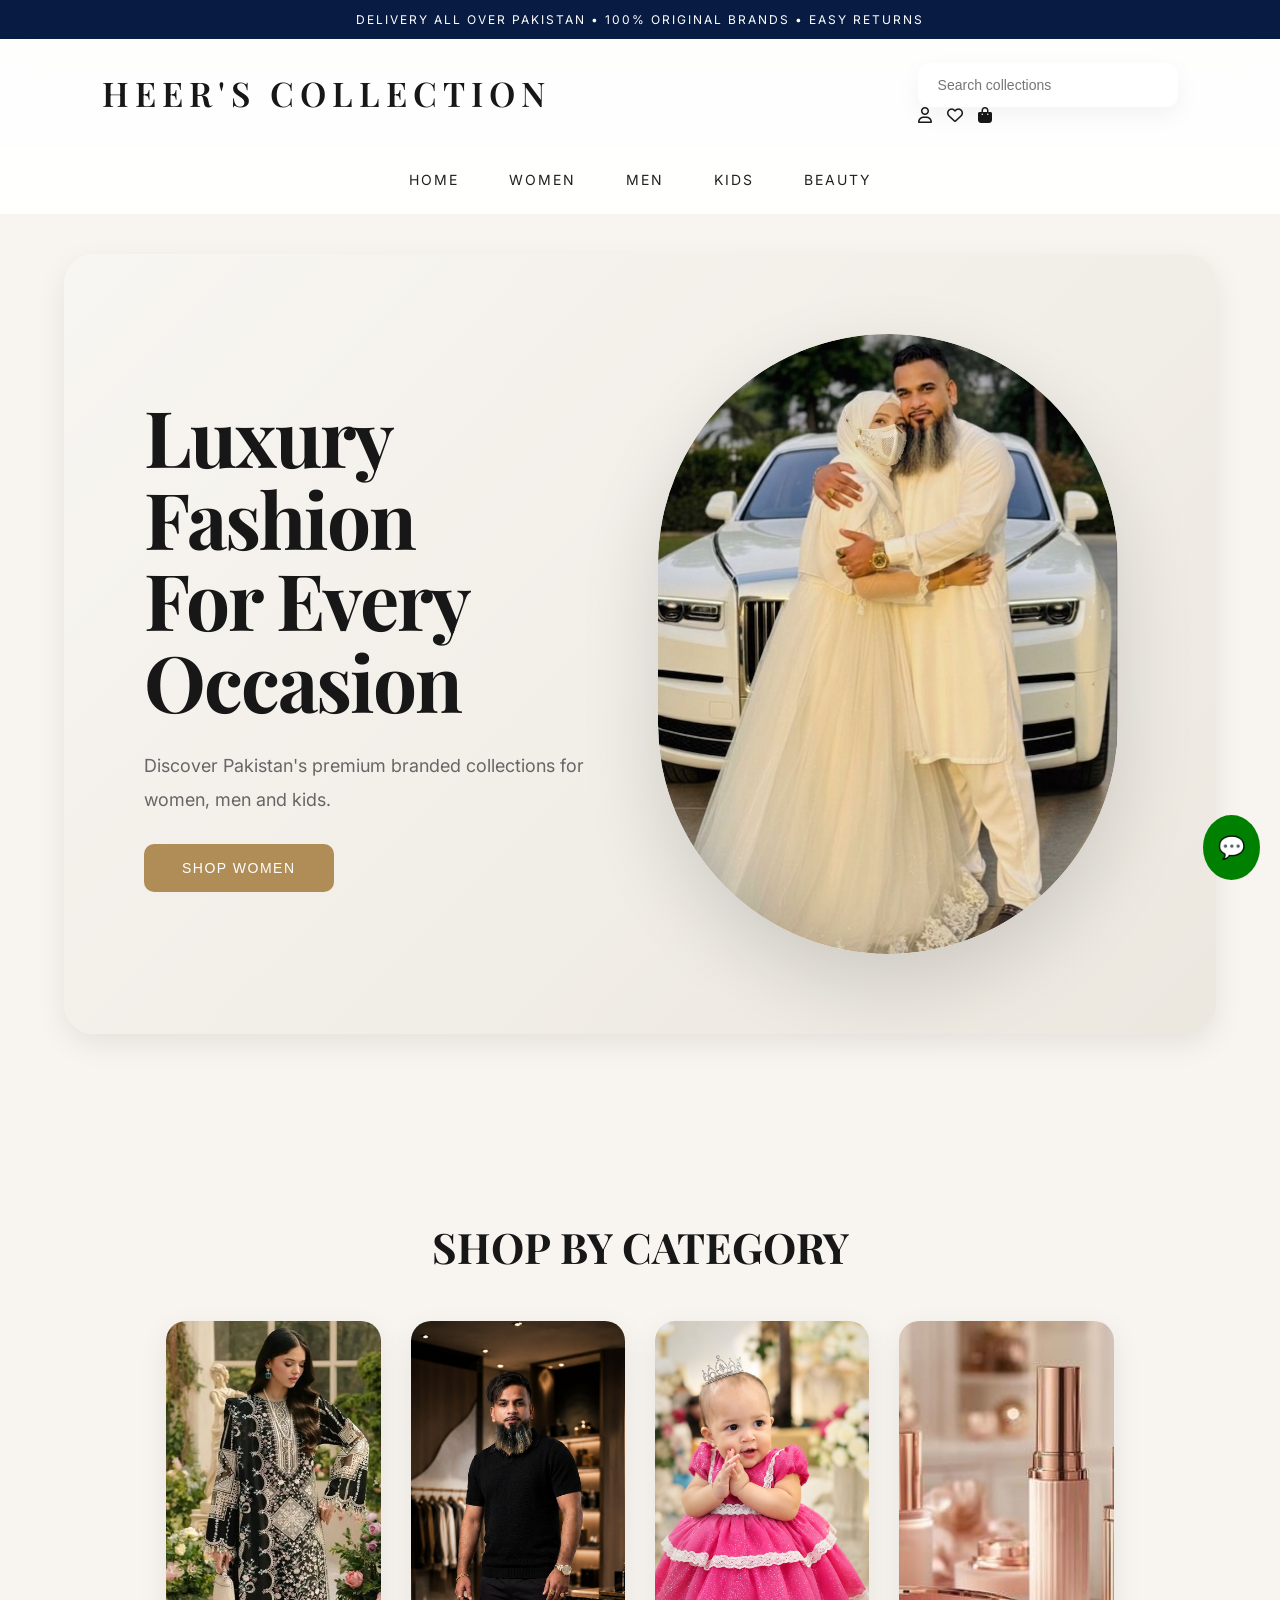
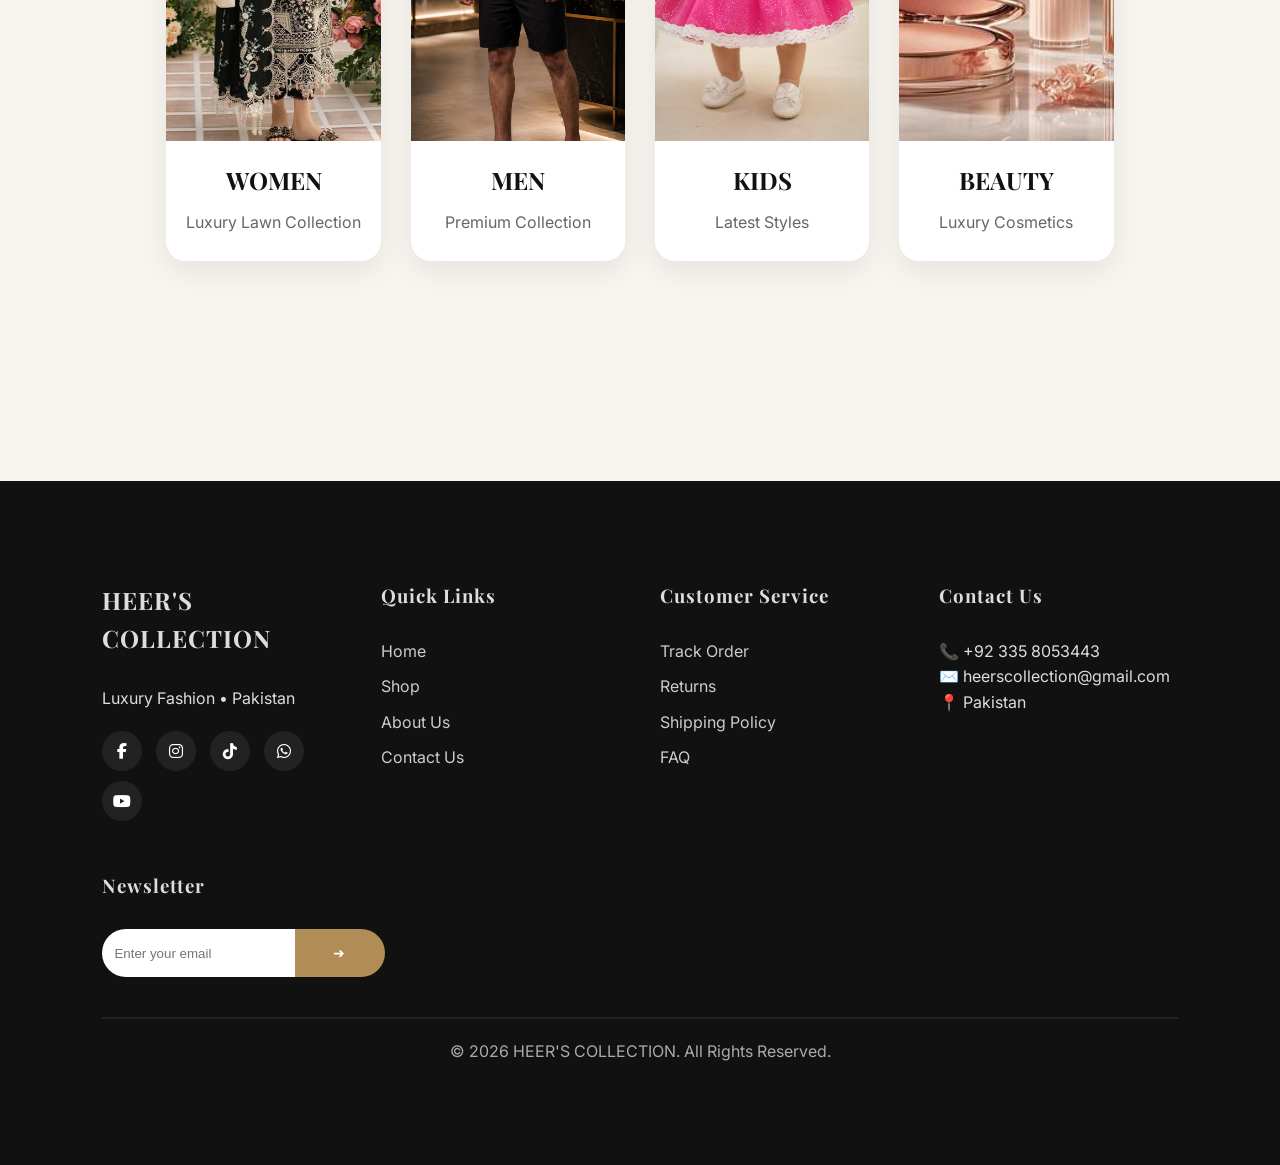
==== commit 15207e6b: "Update index.html" ====
--- a/index.html
+++ b/index.html
@@ -128,87 +128,6 @@
 </div>
 
 </section>
-<section class="products">
-
-<h2>NEW ARRIVALS</h2>
-
-<p>Discover our latest premium fashion collection.</p>
-
-<div class="product-grid">
-
-<a href="product.html?name=SUMMER%20LAWN&price=Rs.%204999&image=product1.jpg" class="product-card">
-<img src="product1.jpg">
-<h3>SUMMER LAWN</h3>
-<p>Rs. 4,999</p>
-<button>VIEW DETAILS</button>
-</a>
-
-<a href="product.html?name=LUXURY%20LAWN&price=Rs.%205999&image=product2.jpg" class="product-card">
-<img src="product2.jpg">
-<h3>LUXURY LAWN</h3>
-<p>Rs. 5,999</p>
-<button>VIEW DETAILS</button>
-</a>
-
-<a href="product.html?name=CRIMSON%20LUXURY%20LAWN&price=Rs.%205499&image=product3.jpg" class="product-card">
-<img src="product3.jpg">
-<h3>Crimson Luxury Lawn</h3>
-<p>Rs. 5,499</p>
-<button>VIEW DETAILS</button>
-</a>
-
-<a href="product.html?name=EMB%20LUXURY%20LAWN&price=Rs.%205499&image=product4.jpg" class="product-card">
-<img src="product4.jpg">
-<h3>Emb Luxury Lawn</h3>
-<p>Rs. 5,499</p>
-<button>VIEW DETAILS</button>
-</a>
-
-<a href="product.html?name=LUXURY%20PERFUME&price=Rs.%205999&image=beauty1.jpg" class="product-card">
-<img src="beauty1.jpg">
-<h3>Luxury Perfume</h3>
-<p>Rs. 5,999</p>
-<button>VIEW DETAILS</button>
-</a>
-
-<a href="product.html?name=PREMIUM%20SKINCARE&price=Rs.%207499&image=beauty2.jpg" class="product-card">
-<img src="beauty2.jpg">
-<h3>Premium Skincare</h3>
-<p>Rs. 7,499</p>
-<button>VIEW DETAILS</button>
-</a>
-
-<a href="product.html?name=LUXURY%20COLLECTION&price=Rs.%208999&image=beauty3.jpg" class="product-card">
-<img src="beauty3.jpg">
-<h3>Luxury Collection</h3>
-<p>Rs. 8,999</p>
-<button>VIEW DETAILS</button>
-</a>
-
-<a href="product.html?name=BEAUTY%20ESSENTIALS&price=Rs.%206499&image=beauty4.jpg" class="product-card">
-<img src="beauty4.jpg">
-<h3>Beauty Essentials</h3>
-<p>Rs. 6,499</p>
-<button>VIEW DETAILS</button>
-</a>
-
-<a href="product.html?name=PREMIUM%20MAKEUP&price=Rs.%207999&image=beauty5.jpg" class="product-card">
-<img src="beauty5.jpg">
-<h3>Premium Makeup</h3>
-<p>Rs. 7,999</p>
-<button>VIEW DETAILS</button>
-</a>
-
-<a href="product.html?name=LUXURY%20GLOW&price=Rs.%209499&image=beauty6.jpg" class="product-card">
-<img src="beauty6.jpg">
-<h3>Luxury Glow</h3>
-<p>Rs. 9,499</p>
-<button>VIEW DETAILS</button>
-</a>
-
-</div>
-
-</section>
 
 <a href="https://wa.me/923358053443" class="whatsapp">💬</a>
 
@@ -231,10 +150,15 @@
 
 <div class="footer-box">
 <h3>Quick Links</h3>
-<a href="#">Home</a>
-<a href="#">Shop</a>
-<a href="#">About Us</a>
-<a href="#">Contact Us</a>
+
+<a href="index.html">Home</a>
+
+<a href="women.html">Shop</a>
+
+<a href="about.html">About Us</a>
+
+<a href="contact.html">Contact Us</a>
+
 </div>
 
 <div class="footer-box">
